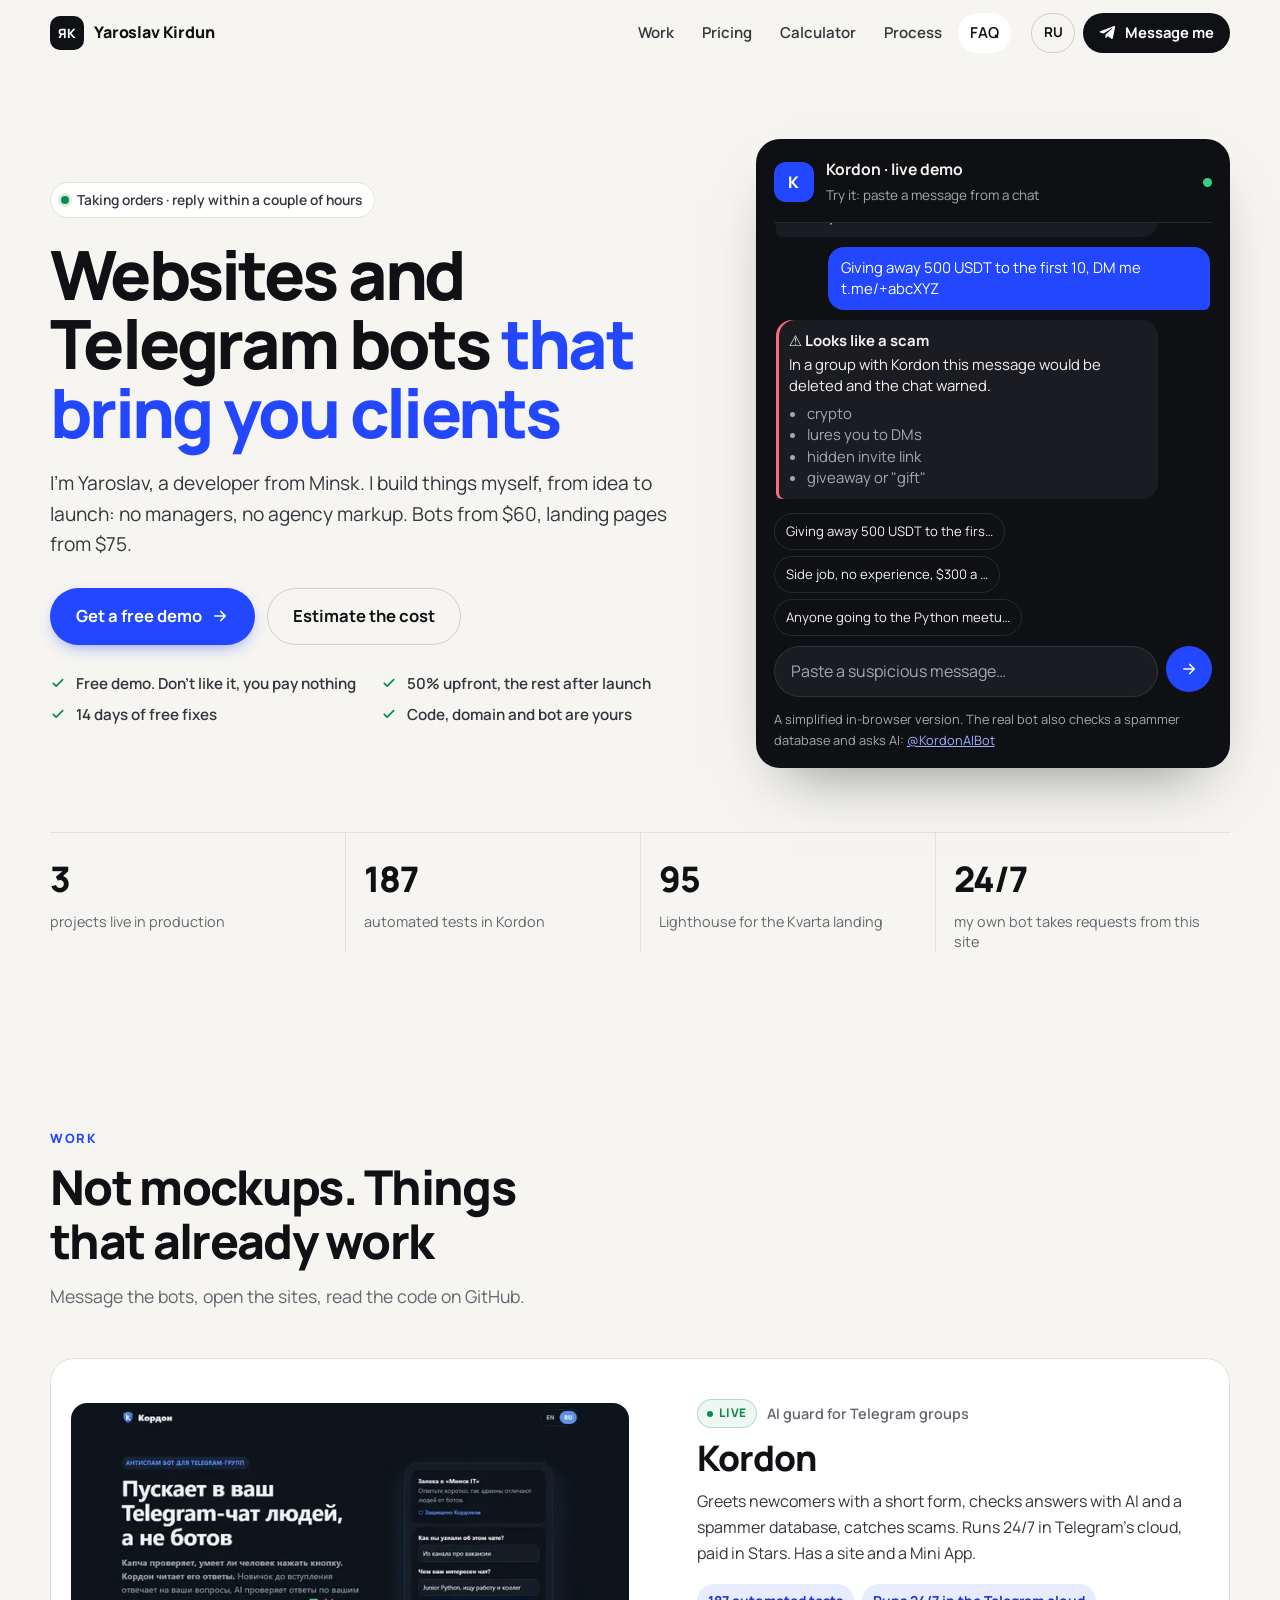
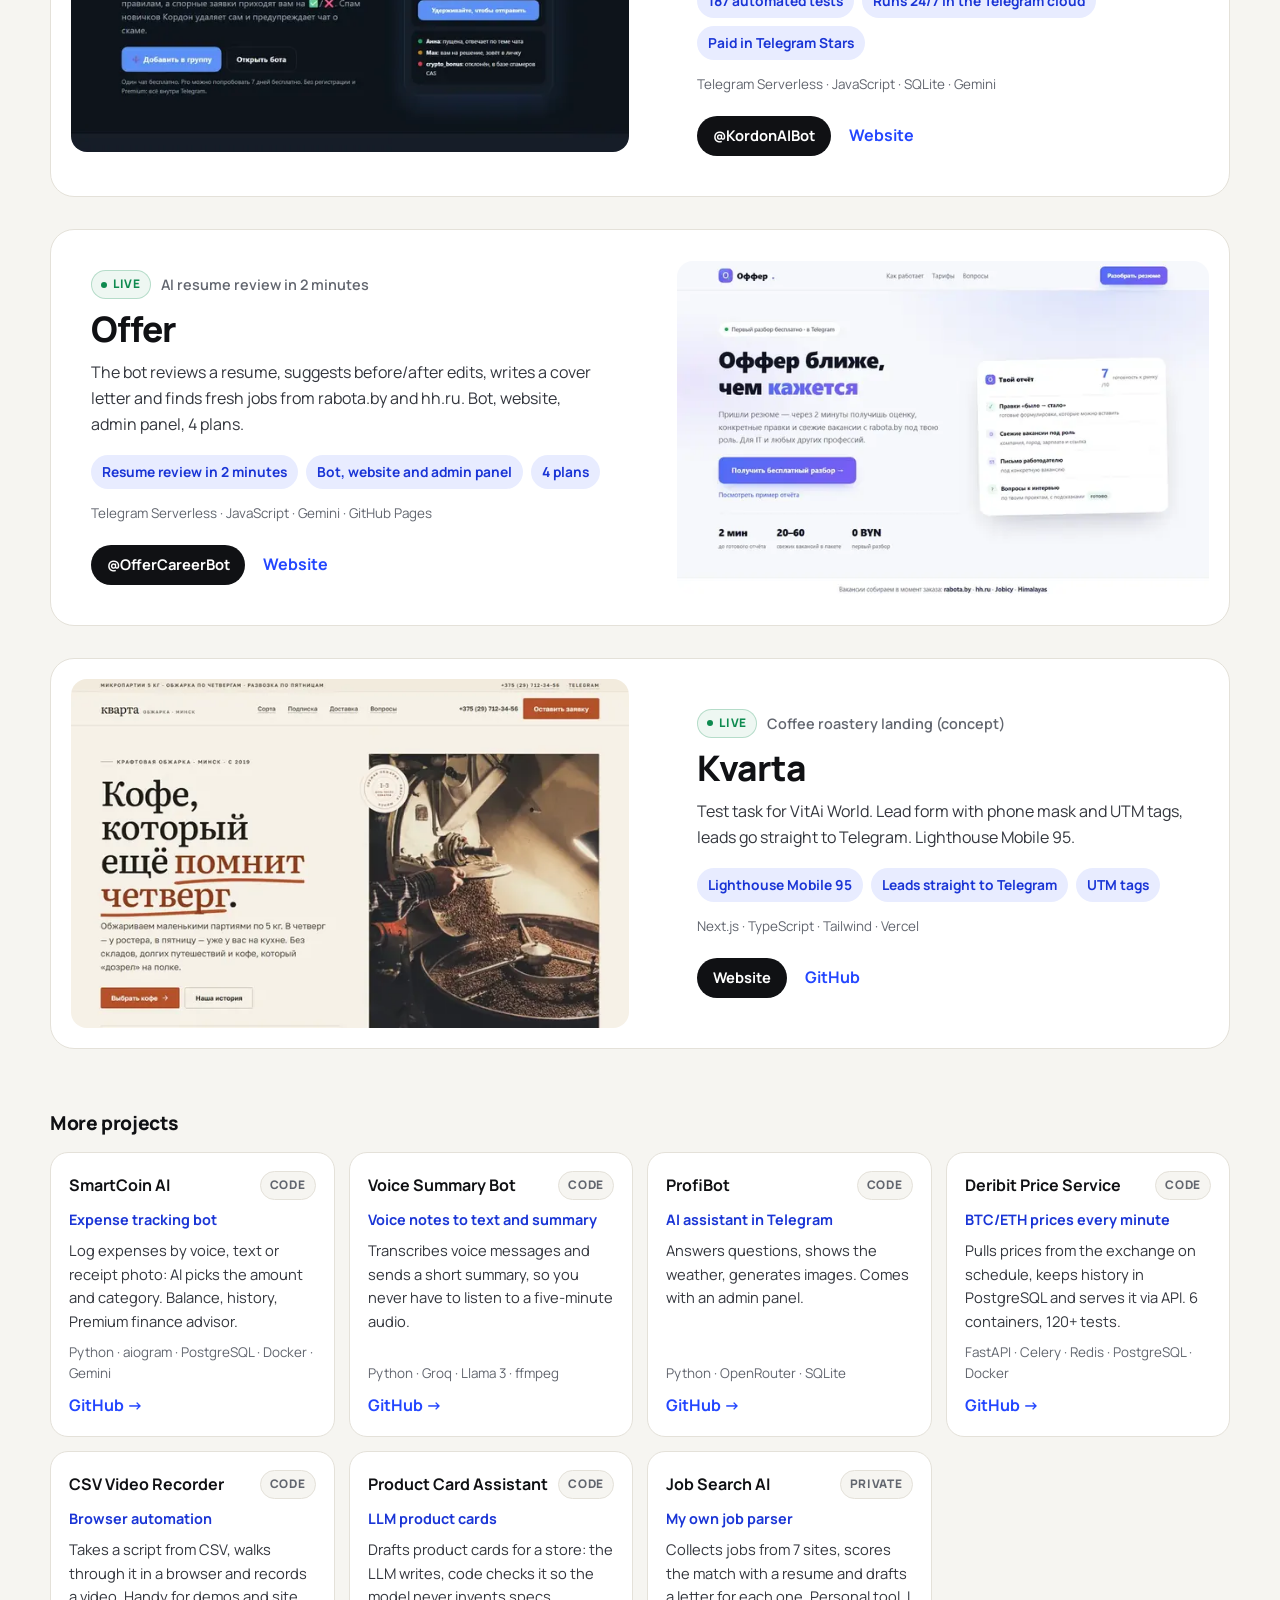
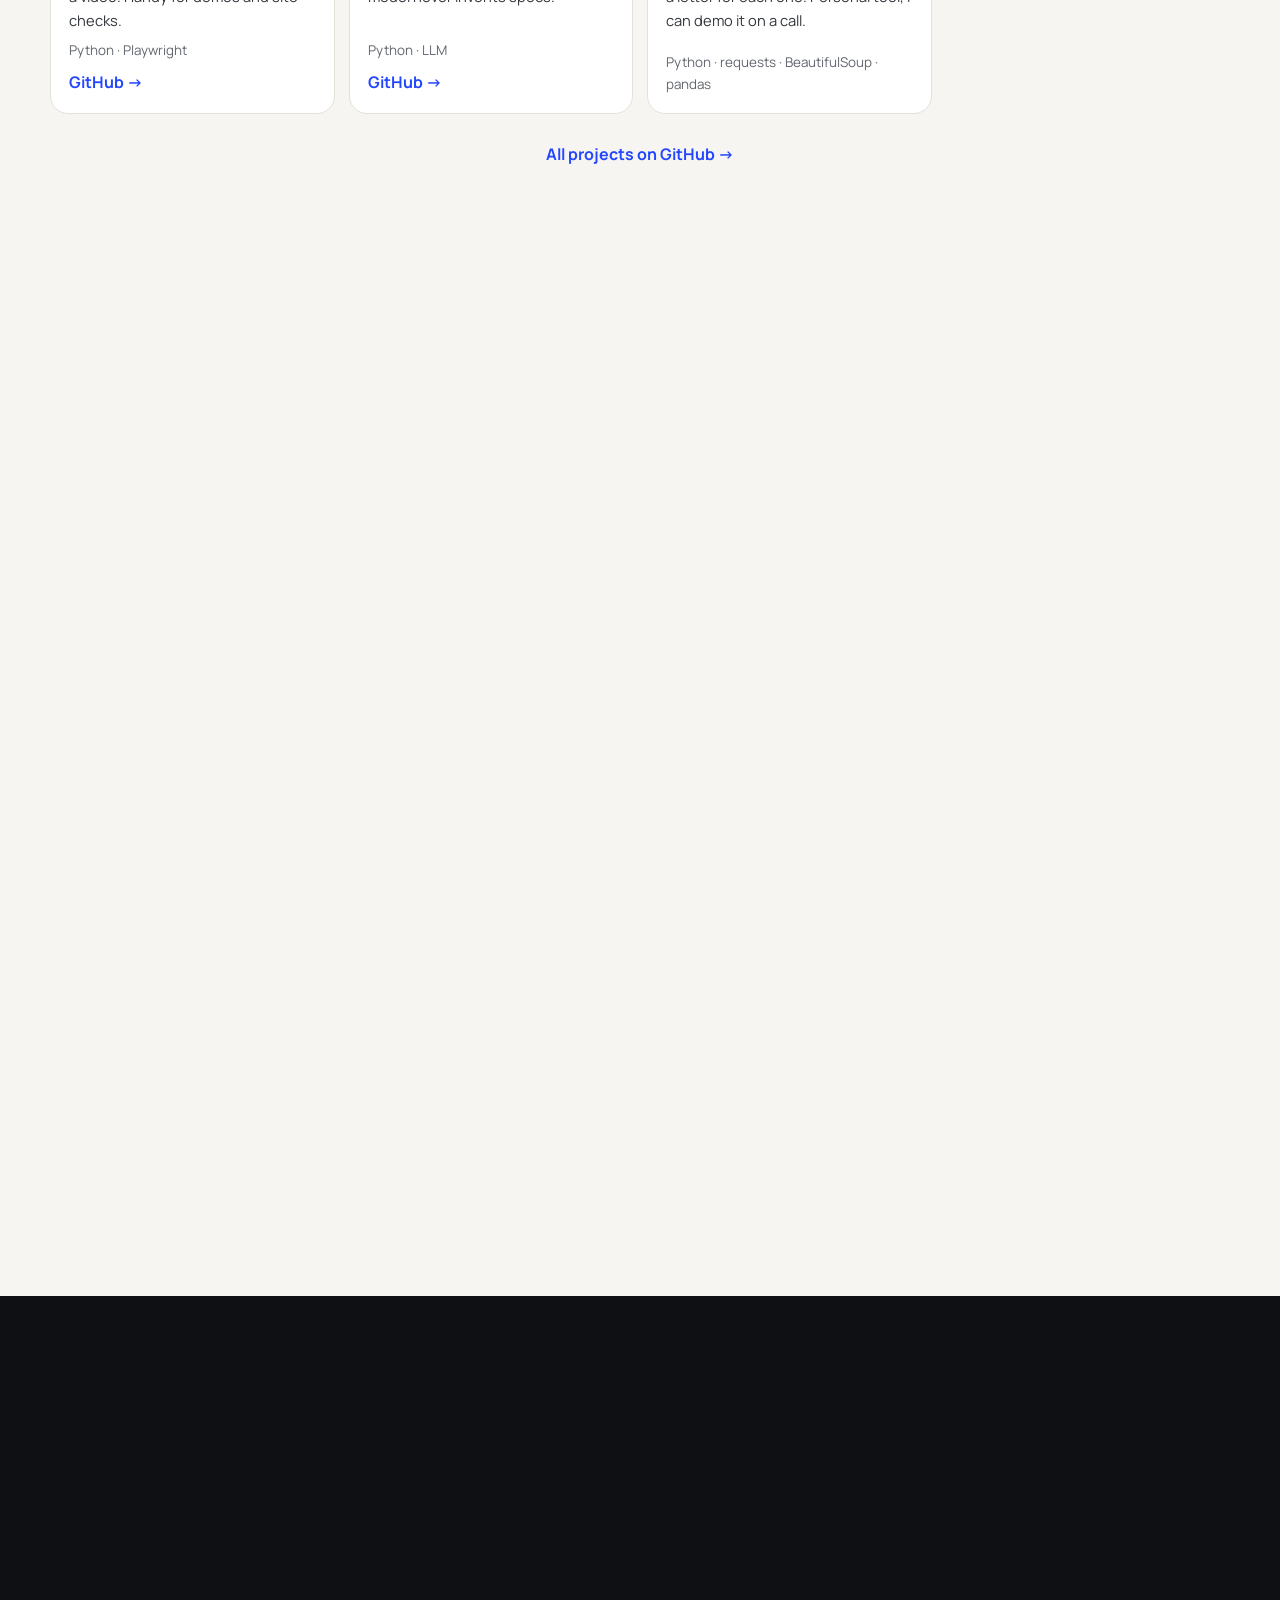
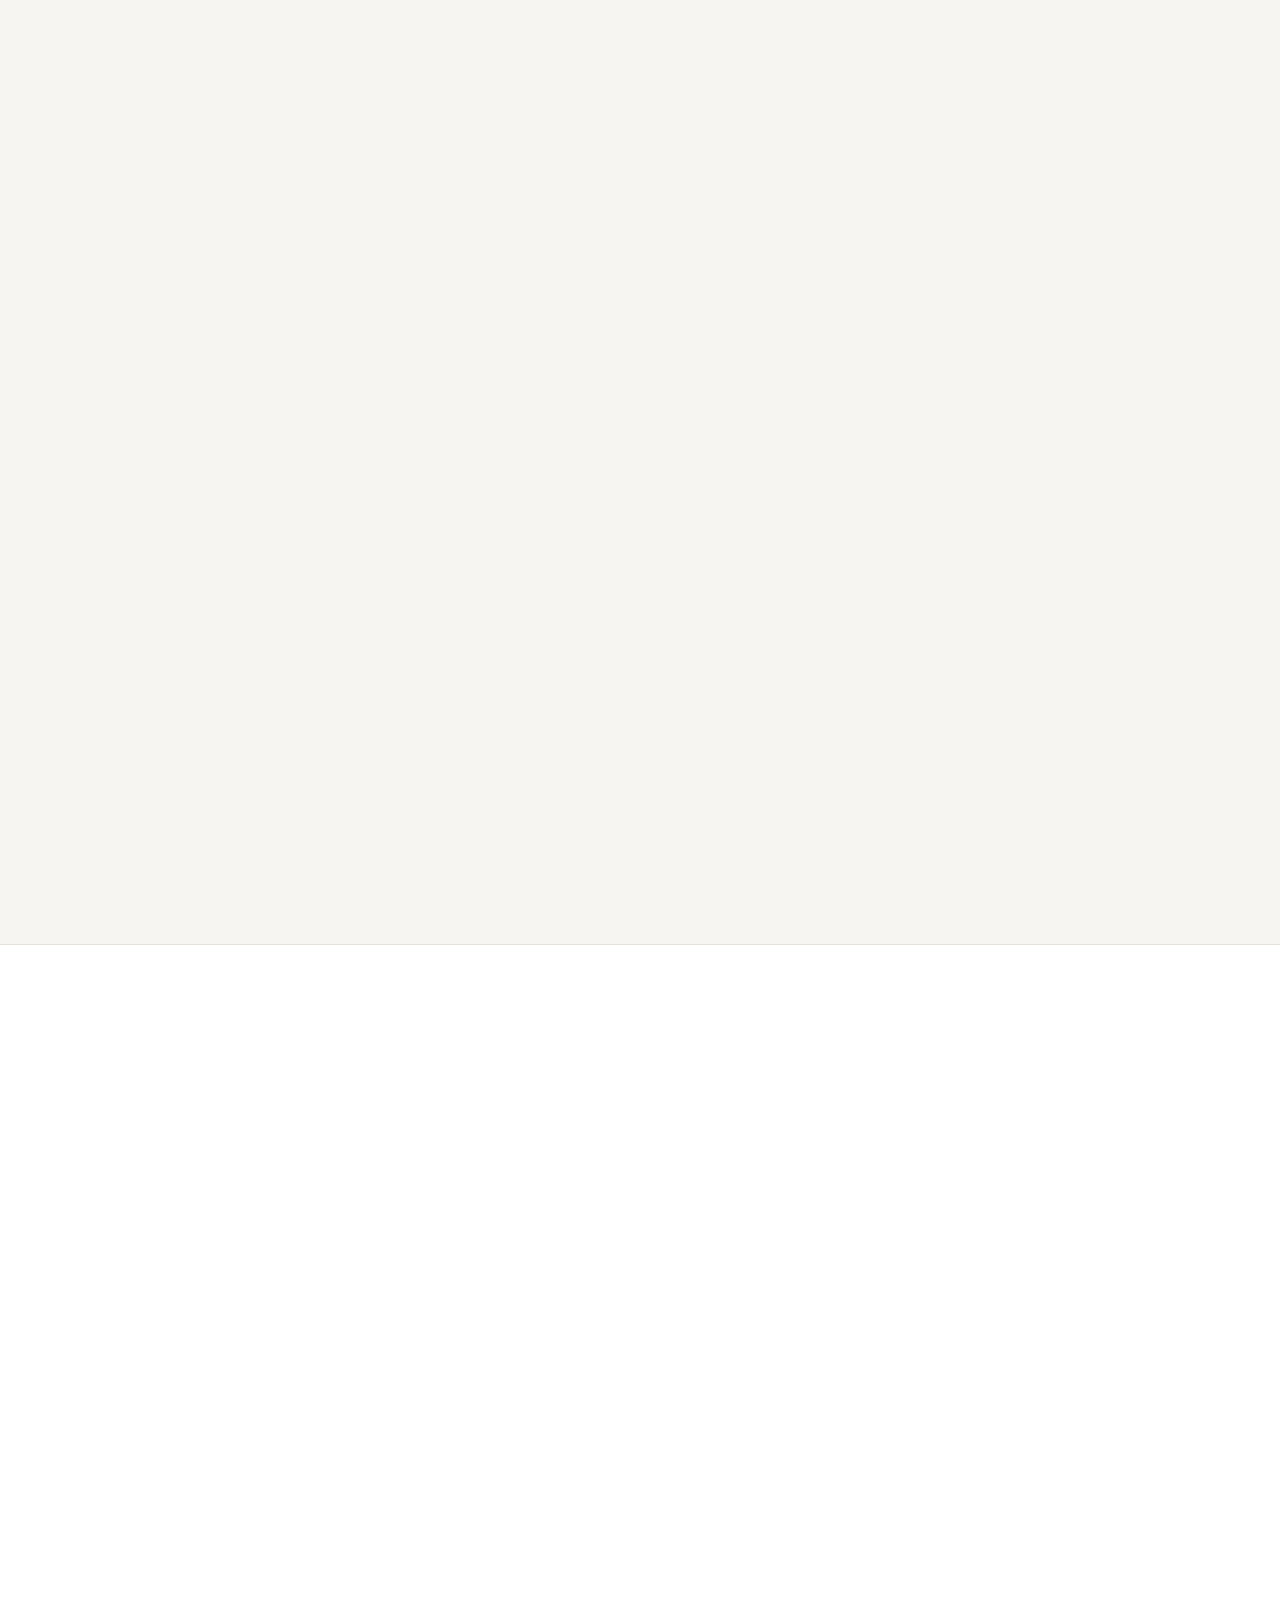
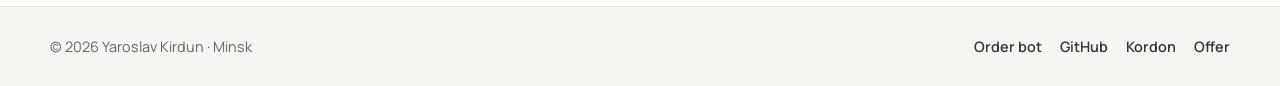
==== en/index.html @ 4cb47d16 "Платформа 2.0: пакеты с ценами, бесплатное демо, заказ через @KirdunSupportBot, статичные RU и EN ст" ====
<!doctype html>
<!-- Собрано tools/build.mjs из assets/js/data.js и config.js. Правки вносить там и пересобирать: node tools/build.mjs -->
<html lang="en">
<head>
<meta charset="utf-8">
<meta name="viewport" content="width=device-width, initial-scale=1">
<title>Websites &amp; Telegram Bots for Hire · Yaroslav Kirdun, Minsk</title>
<meta name="description" content="Freelance developer in Minsk, Belarus: Telegram bots from $60, websites from $75, web scrapers from $35. Free demo before you pay, clear packages, instant estimate, order on Telegram.">
<link rel="canonical" href="https://yarik002.github.io/en/">
<link rel="alternate" hreflang="ru" href="https://yarik002.github.io/">
<link rel="alternate" hreflang="en" href="https://yarik002.github.io/en/">
<link rel="alternate" hreflang="x-default" href="https://yarik002.github.io/">
<meta name="theme-color" content="#f6f5f1">
<meta property="og:type" content="website">
<meta property="og:site_name" content="Yaroslav Kirdun">
<meta property="og:locale" content="en_US">
<meta property="og:title" content="Websites &amp; Telegram bots for hire · Yaroslav Kirdun">
<meta property="og:description" content="A free demo before you pay, packages with clear prices, and ordering on Telegram in one tap.">
<meta property="og:image" content="https://yarik002.github.io/assets/img/og.png">
<meta property="og:image:width" content="1200"><meta property="og:image:height" content="630">
<meta property="og:url" content="https://yarik002.github.io/en/">
<meta name="twitter:card" content="summary_large_image">
<meta name="twitter:title" content="Websites &amp; Telegram bots for hire · Yaroslav Kirdun">
<meta name="twitter:description" content="A free demo before you pay, packages with clear prices, and ordering on Telegram in one tap.">
<meta name="twitter:image" content="https://yarik002.github.io/assets/img/og.png">
<link rel="icon" href="/assets/img/favicon.svg" type="image/svg+xml">
<link rel="preconnect" href="https://fonts.googleapis.com">
<link rel="preconnect" href="https://fonts.gstatic.com" crossorigin>
<link rel="preload" as="style" href="https://fonts.googleapis.com/css2?family=Manrope:wght@400..800&amp;display=optional" onload="this.onload=null;this.rel='stylesheet'">
<noscript><link rel="stylesheet" href="https://fonts.googleapis.com/css2?family=Manrope:wght@400..800&amp;display=optional"></noscript>
<link rel="stylesheet" href="/assets/css/style.css">
<script type="application/ld+json">{"@context":"https://schema.org","@graph":[{"@type":"Person","@id":"https://yarik002.github.io/#person","name":"Yaroslav Kirdun","jobTitle":"Web and Telegram bot developer","address":{"@type":"PostalAddress","addressLocality":"Minsk","addressCountry":"BY"},"url":"https://yarik002.github.io/","sameAs":["https://github.com/Yarik002","https://t.me/KirdunSupportBot"]},{"@type":"ProfessionalService","@id":"https://yarik002.github.io/#service","name":"Websites & Telegram bots for hire · Yaroslav Kirdun","url":"https://yarik002.github.io/en/","image":"https://yarik002.github.io/assets/img/og.png","description":"A free demo before you pay, packages with clear prices, and ordering on Telegram in one tap.","founder":{"@id":"https://yarik002.github.io/#person"},"areaServed":["BY","RU","KZ"],"address":{"@type":"PostalAddress","addressLocality":"Minsk","addressCountry":"BY"},"priceRange":"40+ BYN","hasOfferCatalog":{"@type":"OfferCatalog","name":"Packages with clear prices","itemListElement":[{"@type":"Offer","itemOffered":{"@type":"Service","name":"Websites, turnkey","description":"A landing page or business site that sells, not just sits there."},"priceSpecification":{"@type":"PriceSpecification","minPrice":250,"priceCurrency":"BYN"}},{"@type":"Offer","itemOffered":{"@type":"Service","name":"Telegram bots","description":"A bot that takes orders, answers clients and collects payments while you sleep."},"priceSpecification":{"@type":"PriceSpecification","minPrice":200,"priceCurrency":"BYN"}},{"@type":"Offer","itemOffered":{"@type":"Service","name":"Scrapers & automation","description":"I collect data from websites and remove manual routine: sheets, reports, alerts."},"priceSpecification":{"@type":"PriceSpecification","minPrice":120,"priceCurrency":"BYN"}},{"@type":"Offer","itemOffered":{"@type":"Service","name":"Video editing & ads","description":"Short videos for Reels, Shorts and TikTok that people watch till the end."},"priceSpecification":{"@type":"PriceSpecification","minPrice":40,"priceCurrency":"BYN"}},{"@type":"Offer","itemOffered":{"@type":"Service","name":"AI photos & visuals","description":"Images for social media, product cards and ads without a photo studio."},"priceSpecification":{"@type":"PriceSpecification","minPrice":50,"priceCurrency":"BYN"}}]}},{"@type":"FAQPage","mainEntity":[{"@type":"Question","name":"Why are you cheaper than agencies?","acceptedAnswer":{"@type":"Answer","text":"I work solo, without managers or an office. You pay for the work, not overhead. In return I ask for an honest review."}},{"@type":"Question","name":"What if I don't like the result?","acceptedAnswer":{"@type":"Answer","text":"That's why there is a free demo first. If it doesn't click, we part ways with no payment. After that, edits are included."}},{"@type":"Question","name":"Will I own the code and accounts?","acceptedAnswer":{"@type":"Answer","text":"Yes. Domain, hosting, bot and code are registered to you; I hand everything over after payment."}},{"@type":"Question","name":"Do you work with other countries?","acceptedAnswer":{"@type":"Answer","text":"Yes: Belarus, Russia, Kazakhstan and beyond. We talk on Telegram and agree on a payment method."}},{"@type":"Question","name":"Where do I track my order and pay?","acceptedAnswer":{"@type":"Answer","text":"Everything is in my bot @KirdunSupportBot: a numbered request, its status, questions and the invoice. Pay with Telegram Stars or by bank transfer; I send details after we agree."}},{"@type":"Question","name":"How fast do you reply?","acceptedAnswer":{"@type":"Answer","text":"Usually within a couple of hours in the daytime (Minsk, UTC+3). At night the bot takes your request and shows an estimate right away, and I reply in the morning."}},{"@type":"Question","name":"What do you need from me to start?","acceptedAnswer":{"@type":"Answer","text":"A couple of sentences about the task and examples you like. I'll ask the rest."}}]}]}</script>
</head>
<body>
<a class="skip" href="#main">Skip to content</a>
<header class="top">
  <div class="wrap top-in">
    <a class="logo" href="/en/"><span class="logo-mark" aria-hidden="true">ЯК</span><span class="logo-name">Yaroslav Kirdun</span></a>
    <nav class="nav" id="nav" aria-label="Sections">
      <a href="#work">Work</a>
      <a href="#prices">Pricing</a>
      <a href="#calc">Calculator</a>
      <a href="#process">Process</a>
      <a href="#faq">FAQ</a>
    </nav>
    <div class="top-actions">
      <a class="lang" href="/" hreflang="ru" lang="ru">RU</a>
      <a class="btn btn-sm btn-dark" href="https://t.me/KirdunSupportBot?start=site_en" target="_blank" rel="noopener" aria-label="Message me on Telegram"><svg width="18" height="18" viewBox="0 0 24 24" aria-hidden="true"><path fill="currentColor" d="M21.5 4.2 18.4 19c-.2 1-.9 1.3-1.8.8l-4.8-3.6-2.3 2.2c-.3.3-.5.5-1 .5l.3-4.9 8.9-8c.4-.3-.1-.5-.6-.2L6.2 12.7l-4.7-1.5c-1-.3-1-1 .2-1.5L20.1 2.6c.9-.3 1.6.2 1.4 1.6z"/></svg><span>Message me</span></a>
      <button class="burger" type="button" aria-expanded="false" aria-controls="nav" aria-label="Menu"><span></span><span></span></button>
    </div>
  </div>
</header>
<main id="main">
<section class="hero" id="top">
  <div class="wrap hero-in">
    <div class="hero-copy">
      <p class="pill"><span class="dot" aria-hidden="true"></span>Taking orders · reply within a couple of hours</p>
      <h1>Websites and Telegram bots <span class="hl">that bring you clients</span></h1>
      <p class="lead">I&#39;m Yaroslav, a developer from Minsk. I build things myself, from idea to launch: no managers, no agency markup. Bots from $60, landing pages from $75.</p>
      <div class="cta-row">
        <a class="btn btn-accent btn-lg" href="https://t.me/KirdunSupportBot?start=demo_en" target="_blank" rel="noopener" data-goal="demo"><span>Get a free demo</span><svg width="18" height="18" viewBox="0 0 24 24" aria-hidden="true"><path d="M5 12h14M13 6l6 6-6 6" fill="none" stroke="currentColor" stroke-width="2.2" stroke-linecap="round" stroke-linejoin="round"/></svg></a>
        <a class="btn btn-ghost btn-lg" href="#calc">Estimate the cost</a>
      </div>
      <ul class="guarantees">
        <li><svg width="16" height="16" viewBox="0 0 24 24" aria-hidden="true"><path d="m5 12.5 4.2 4.2L19 7" fill="none" stroke="currentColor" stroke-width="2.6" stroke-linecap="round" stroke-linejoin="round"/></svg><span>Free demo. Don&#39;t like it, you pay nothing</span></li>
        <li><svg width="16" height="16" viewBox="0 0 24 24" aria-hidden="true"><path d="m5 12.5 4.2 4.2L19 7" fill="none" stroke="currentColor" stroke-width="2.6" stroke-linecap="round" stroke-linejoin="round"/></svg><span>50% upfront, the rest after launch</span></li>
        <li><svg width="16" height="16" viewBox="0 0 24 24" aria-hidden="true"><path d="m5 12.5 4.2 4.2L19 7" fill="none" stroke="currentColor" stroke-width="2.6" stroke-linecap="round" stroke-linejoin="round"/></svg><span>14 days of free fixes</span></li>
        <li><svg width="16" height="16" viewBox="0 0 24 24" aria-hidden="true"><path d="m5 12.5 4.2 4.2L19 7" fill="none" stroke="currentColor" stroke-width="2.6" stroke-linecap="round" stroke-linejoin="round"/></svg><span>Code, domain and bot are yours</span></li>
      </ul>
    </div>
    <div class="demo" id="demo">
      <div class="demo-head">
        <span class="demo-ava" aria-hidden="true">K</span>
        <div><b>Kordon · live demo</b><small>Try it: paste a message from a chat</small></div>
        <span class="live-dot" aria-hidden="true"></span>
      </div>
      <div class="demo-chat" id="demoChat" aria-live="polite"></div>
      <div class="demo-chips" id="demoChips"></div>
      <form class="demo-input" id="demoForm">
        <label class="vh" for="demoMsg">Message to check</label>
        <input id="demoMsg" name="msg" autocomplete="off" maxlength="300" placeholder="Paste a suspicious message…">
        <button type="submit" aria-label="Check"><svg width="18" height="18" viewBox="0 0 24 24" aria-hidden="true"><path d="M5 12h14M13 6l6 6-6 6" fill="none" stroke="currentColor" stroke-width="2.2" stroke-linecap="round" stroke-linejoin="round"/></svg></button>
      </form>
      <p class="demo-note">A simplified in-browser version. The real bot also checks a spammer database and asks AI: <a href="https://t.me/KordonAIBot" target="_blank" rel="noopener">@KordonAIBot</a></p>
    </div>
  </div>
  <div class="wrap">
    <dl class="proof">
      <div><dt>3</dt><dd>projects live in production</dd></div>
      <div><dt>187</dt><dd>automated tests in Kordon</dd></div>
      <div><dt>95</dt><dd>Lighthouse for the Kvarta landing</dd></div>
      <div><dt>24/7</dt><dd>my own bot takes requests from this site</dd></div>
    </dl>
  </div>
</section>
<section class="sec" id="work">
  <div class="wrap">
    <div class="sec-head">
      <p class="eyebrow">Work</p>
      <h2>Not mockups. Things that already work</h2>
      <p class="sec-lead">Message the bots, open the sites, read the code on GitHub.</p>
    </div>
    <div class="cases">
      <article class="case reveal">
        <div class="case-img"><img src="/assets/img/kordon.webp" srcset="/assets/img/kordon-640.webp 640w, /assets/img/kordon.webp 960w" sizes="(max-width: 960px) 92vw, 560px" alt="Kordon: AI guard for Telegram groups" loading="lazy" decoding="async" width="960" height="600"></div>
        <div class="case-body">
          <p class="case-tag"><span class="badge live">live</span>AI guard for Telegram groups</p>
          <h3>Kordon</h3>
          <p>Greets newcomers with a short form, checks answers with AI and a spammer database, catches scams. Runs 24/7 in Telegram&#39;s cloud, paid in Stars. Has a site and a Mini App.</p>
          <ul class="facts"><li>187 automated tests</li><li>Runs 24/7 in the Telegram cloud</li><li>Paid in Telegram Stars</li></ul>
          <p class="stack">Telegram Serverless · JavaScript · SQLite · Gemini</p>
          <div class="case-links"><a class="btn btn-sm btn-dark" href="https://t.me/KordonAIBot" target="_blank" rel="noopener">@KordonAIBot</a><a class="link" href="https://yarik002.github.io/kordon-site/" target="_blank" rel="noopener">Website</a></div>
        </div>
      </article>
      <article class="case reveal">
        <div class="case-img"><img src="/assets/img/offer.webp" srcset="/assets/img/offer-640.webp 640w, /assets/img/offer.webp 960w" sizes="(max-width: 960px) 92vw, 560px" alt="Offer: AI resume review in 2 minutes" loading="lazy" decoding="async" width="960" height="600"></div>
        <div class="case-body">
          <p class="case-tag"><span class="badge live">live</span>AI resume review in 2 minutes</p>
          <h3>Offer</h3>
          <p>The bot reviews a resume, suggests before/after edits, writes a cover letter and finds fresh jobs from rabota.by and hh.ru. Bot, website, admin panel, 4 plans.</p>
          <ul class="facts"><li>Resume review in 2 minutes</li><li>Bot, website and admin panel</li><li>4 plans</li></ul>
          <p class="stack">Telegram Serverless · JavaScript · Gemini · GitHub Pages</p>
          <div class="case-links"><a class="btn btn-sm btn-dark" href="https://t.me/OfferCareerBot" target="_blank" rel="noopener">@OfferCareerBot</a><a class="link" href="https://yarik002.github.io/offer-site/" target="_blank" rel="noopener">Website</a></div>
        </div>
      </article>
      <article class="case reveal">
        <div class="case-img"><img src="/assets/img/kvarta.webp" srcset="/assets/img/kvarta-640.webp 640w, /assets/img/kvarta.webp 960w" sizes="(max-width: 960px) 92vw, 560px" alt="Kvarta: Coffee roastery landing (concept)" loading="lazy" decoding="async" width="960" height="600"></div>
        <div class="case-body">
          <p class="case-tag"><span class="badge live">live</span>Coffee roastery landing (concept)</p>
          <h3>Kvarta</h3>
          <p>Test task for VitAi World. Lead form with phone mask and UTM tags, leads go straight to Telegram. Lighthouse Mobile 95.</p>
          <ul class="facts"><li>Lighthouse Mobile 95</li><li>Leads straight to Telegram</li><li>UTM tags</li></ul>
          <p class="stack">Next.js · TypeScript · Tailwind · Vercel</p>
          <div class="case-links"><a class="btn btn-sm btn-dark" href="https://kvarta-landing-psi.vercel.app" target="_blank" rel="noopener">Website</a><a class="link" href="https://github.com/Yarik002/kvarta-landing" target="_blank" rel="noopener">GitHub</a></div>
        </div>
      </article>
    </div>
    <h3 class="more-h">More projects</h3>
    <div class="more">
      <article class="mini reveal">
        <p class="mini-top"><b>SmartCoin AI</b><span class="badge code">code</span></p>
        <p class="mini-tag">Expense tracking bot</p>
        <p class="mini-text">Log expenses by voice, text or receipt photo: AI picks the amount and category. Balance, history, Premium finance advisor.</p>
        <p class="stack">Python · aiogram · PostgreSQL · Docker · Gemini</p>
        <a class="link" href="https://github.com/Yarik002/ai-expense-tracker" target="_blank" rel="noopener">GitHub →</a>
      </article>
      <article class="mini reveal">
        <p class="mini-top"><b>Voice Summary Bot</b><span class="badge code">code</span></p>
        <p class="mini-tag">Voice notes to text and summary</p>
        <p class="mini-text">Transcribes voice messages and sends a short summary, so you never have to listen to a five-minute audio.</p>
        <p class="stack">Python · Groq · Llama 3 · ffmpeg</p>
        <a class="link" href="https://github.com/Yarik002/Voice-Summary-Bot" target="_blank" rel="noopener">GitHub →</a>
      </article>
      <article class="mini reveal">
        <p class="mini-top"><b>ProfiBot</b><span class="badge code">code</span></p>
        <p class="mini-tag">AI assistant in Telegram</p>
        <p class="mini-text">Answers questions, shows the weather, generates images. Comes with an admin panel.</p>
        <p class="stack">Python · OpenRouter · SQLite</p>
        <a class="link" href="https://github.com/Yarik002/ProfiBot" target="_blank" rel="noopener">GitHub →</a>
      </article>
      <article class="mini reveal">
        <p class="mini-top"><b>Deribit Price Service</b><span class="badge code">code</span></p>
        <p class="mini-tag">BTC/ETH prices every minute</p>
        <p class="mini-text">Pulls prices from the exchange on schedule, keeps history in PostgreSQL and serves it via API. 6 containers, 120+ tests.</p>
        <p class="stack">FastAPI · Celery · Redis · PostgreSQL · Docker</p>
        <a class="link" href="https://github.com/Yarik002/deribit-price-service" target="_blank" rel="noopener">GitHub →</a>
      </article>
      <article class="mini reveal">
        <p class="mini-top"><b>CSV Video Recorder</b><span class="badge code">code</span></p>
        <p class="mini-tag">Browser automation</p>
        <p class="mini-text">Takes a script from CSV, walks through it in a browser and records a video. Handy for demos and site checks.</p>
        <p class="stack">Python · Playwright</p>
        <a class="link" href="https://github.com/Yarik002/csv-video-recorder" target="_blank" rel="noopener">GitHub →</a>
      </article>
      <article class="mini reveal">
        <p class="mini-top"><b>Product Card Assistant</b><span class="badge code">code</span></p>
        <p class="mini-tag">LLM product cards</p>
        <p class="mini-text">Drafts product cards for a store: the LLM writes, code checks it so the model never invents specs.</p>
        <p class="stack">Python · LLM</p>
        <a class="link" href="https://github.com/Yarik002/product-card-assistant" target="_blank" rel="noopener">GitHub →</a>
      </article>
      <article class="mini reveal">
        <p class="mini-top"><b>Job Search AI</b><span class="badge private">private</span></p>
        <p class="mini-tag">My own job parser</p>
        <p class="mini-text">Collects jobs from 7 sites, scores the match with a resume and drafts a letter for each one. Personal tool, I can demo it on a call.</p>
        <p class="stack">Python · requests · BeautifulSoup · pandas</p>
        
      </article>
    </div>
    <p class="center"><a class="link" href="https://github.com/Yarik002" target="_blank" rel="noopener">All projects on GitHub →</a></p>
  </div>
</section>
<section class="sec" id="prices">
  <div class="wrap">
    <div class="sec-head">
      <p class="eyebrow">Pricing</p>
      <h2>Packages with clear prices</h2>
      <p class="sec-lead">Starting prices and timelines use the same formula as the calculator. I&#39;ll name the exact price after a couple of questions. First clients get 20% off for an honest review.</p>
    </div>
    <div class="price-bar">
      <div class="tabs" role="tablist" aria-label="Services">
        <button type="button" role="tab" id="tab-bot" aria-controls="panel-bot" aria-selected="true">Bots</button>
        <button type="button" role="tab" id="tab-site" aria-controls="panel-site" aria-selected="false" tabindex="-1">Websites</button>
        <button type="button" role="tab" id="tab-parser" aria-controls="panel-parser" aria-selected="false" tabindex="-1">Scrapers</button>
        <button type="button" role="tab" id="tab-video" aria-controls="panel-video" aria-selected="false" tabindex="-1">Video</button>
        <button type="button" role="tab" id="tab-visual" aria-controls="panel-visual" aria-selected="false" tabindex="-1">AI visuals</button>
      </div>
      <div class="cur" role="group" aria-label="Currency">
        <button type="button" data-cur="BYN" aria-pressed="false">BYN</button><button type="button" data-cur="RUB" aria-pressed="false">₽</button><button type="button" data-cur="USD" aria-pressed="true">$</button>
      </div>
    </div>
    <div class="panel" role="tabpanel" id="panel-bot" aria-labelledby="tab-bot" tabindex="0">
      <h3 class="vh">Bots</h3>
      <div class="packs">
        <article class="pack">
          
          <h4>Lead bot</h4>
          <p class="pack-for">Takes requests and answers common questions</p>
          <p class="pack-price"><small>from</small> <span class="m" data-byn="200">$60</span></p>
          <p class="pack-days">3–5 days</p>
          <ul class="inc"><li><svg width="16" height="16" viewBox="0 0 24 24" aria-hidden="true"><path d="m5 12.5 4.2 4.2L19 7" fill="none" stroke="currentColor" stroke-width="2.6" stroke-linecap="round" stroke-linejoin="round"/></svg><span>Menu and answers to common questions</span></li><li><svg width="16" height="16" viewBox="0 0 24 24" aria-hidden="true"><path d="m5 12.5 4.2 4.2L19 7" fill="none" stroke="currentColor" stroke-width="2.6" stroke-linecap="round" stroke-linejoin="round"/></svg><span>Requests with an instant Telegram alert</span></li><li><svg width="16" height="16" viewBox="0 0 24 24" aria-hidden="true"><path d="m5 12.5 4.2 4.2L19 7" fill="none" stroke="currentColor" stroke-width="2.6" stroke-linecap="round" stroke-linejoin="round"/></svg><span>24/7 hosting, no server needed</span></li></ul>
          <p class="exc"><b>Not included:</b> Payments, AI replies, broadcasts</p>
          <a class="btn btn-ghost btn-block" href="https://t.me/KirdunSupportBot?start=o_bot_0__e" target="_blank" rel="noopener" data-goal="pack">Order</a>
        </article>
        <article class="pack best">
          <p class="pack-badge">Recommended</p>
          <h4>Sales bot</h4>
          <p class="pack-for">Sells and takes payments right in Telegram</p>
          <p class="pack-price"><small>from</small> <span class="m" data-byn="450">$135</span></p>
          <p class="pack-days">6–10 days</p>
          <ul class="inc"><li><svg width="16" height="16" viewBox="0 0 24 24" aria-hidden="true"><path d="m5 12.5 4.2 4.2L19 7" fill="none" stroke="currentColor" stroke-width="2.6" stroke-linecap="round" stroke-linejoin="round"/></svg><span>Everything in the Lead bot</span></li><li><svg width="16" height="16" viewBox="0 0 24 24" aria-hidden="true"><path d="m5 12.5 4.2 4.2L19 7" fill="none" stroke="currentColor" stroke-width="2.6" stroke-linecap="round" stroke-linejoin="round"/></svg><span>Telegram Stars payments</span></li><li><svg width="16" height="16" viewBox="0 0 24 24" aria-hidden="true"><path d="m5 12.5 4.2 4.2L19 7" fill="none" stroke="currentColor" stroke-width="2.6" stroke-linecap="round" stroke-linejoin="round"/></svg><span>Requests to Google Sheets or a CRM</span></li></ul>
          <p class="exc"><b>Not included:</b> AI replies, admin panel, Mini App</p>
          <a class="btn btn-accent btn-block" href="https://t.me/KirdunSupportBot?start=o_bot_0_pay-crm_e" target="_blank" rel="noopener" data-goal="pack">Order</a>
        </article>
        <article class="pack">
          
          <h4>AI bot with admin</h4>
          <p class="pack-for">Answers clients by itself; broadcasts and stats are yours</p>
          <p class="pack-price"><small>from</small> <span class="m" data-byn="650">$195</span></p>
          <p class="pack-days">9–14 days</p>
          <ul class="inc"><li><svg width="16" height="16" viewBox="0 0 24 24" aria-hidden="true"><path d="m5 12.5 4.2 4.2L19 7" fill="none" stroke="currentColor" stroke-width="2.6" stroke-linecap="round" stroke-linejoin="round"/></svg><span>Everything in the Lead bot</span></li><li><svg width="16" height="16" viewBox="0 0 24 24" aria-hidden="true"><path d="m5 12.5 4.2 4.2L19 7" fill="none" stroke="currentColor" stroke-width="2.6" stroke-linecap="round" stroke-linejoin="round"/></svg><span>Telegram Stars payments</span></li><li><svg width="16" height="16" viewBox="0 0 24 24" aria-hidden="true"><path d="m5 12.5 4.2 4.2L19 7" fill="none" stroke="currentColor" stroke-width="2.6" stroke-linecap="round" stroke-linejoin="round"/></svg><span>AI replies to clients</span></li><li><svg width="16" height="16" viewBox="0 0 24 24" aria-hidden="true"><path d="m5 12.5 4.2 4.2L19 7" fill="none" stroke="currentColor" stroke-width="2.6" stroke-linecap="round" stroke-linejoin="round"/></svg><span>Admin panel and broadcasts</span></li></ul>
          <p class="exc"><b>Not included:</b> Mini App inside Telegram</p>
          <a class="btn btn-ghost btn-block" href="https://t.me/KirdunSupportBot?start=o_bot_0_pay-ai-admin_e" target="_blank" rel="noopener" data-goal="pack">Order</a>
        </article>
      </div>
    </div>
    <div class="panel" role="tabpanel" id="panel-site" aria-labelledby="tab-site" tabindex="0">
      <h3 class="vh">Websites</h3>
      <div class="packs">
        <article class="pack">
          
          <h4>One-page site</h4>
          <p class="pack-for">One clear page about you and your services</p>
          <p class="pack-price"><small>from</small> <span class="m" data-byn="250">$75</span></p>
          <p class="pack-days">3–6 days</p>
          <ul class="inc"><li><svg width="16" height="16" viewBox="0 0 24 24" aria-hidden="true"><path d="m5 12.5 4.2 4.2L19 7" fill="none" stroke="currentColor" stroke-width="2.6" stroke-linecap="round" stroke-linejoin="round"/></svg><span>1 page: structure and copy</span></li><li><svg width="16" height="16" viewBox="0 0 24 24" aria-hidden="true"><path d="m5 12.5 4.2 4.2L19 7" fill="none" stroke="currentColor" stroke-width="2.6" stroke-linecap="round" stroke-linejoin="round"/></svg><span>Works great on phones</span></li><li><svg width="16" height="16" viewBox="0 0 24 24" aria-hidden="true"><path d="m5 12.5 4.2 4.2L19 7" fill="none" stroke="currentColor" stroke-width="2.6" stroke-linecap="round" stroke-linejoin="round"/></svg><span>Basic SEO</span></li></ul>
          <p class="exc"><b>Not included:</b> Leads to Telegram, domain setup</p>
          <a class="btn btn-ghost btn-block" href="https://t.me/KirdunSupportBot?start=o_site_1__e" target="_blank" rel="noopener" data-goal="pack">Order</a>
        </article>
        <article class="pack best">
          <p class="pack-badge">Recommended</p>
          <h4>Landing that sells</h4>
          <p class="pack-for">A page that brings in leads</p>
          <p class="pack-price"><small>from</small> <span class="m" data-byn="480">$145</span></p>
          <p class="pack-days">6–10 days</p>
          <ul class="inc"><li><svg width="16" height="16" viewBox="0 0 24 24" aria-hidden="true"><path d="m5 12.5 4.2 4.2L19 7" fill="none" stroke="currentColor" stroke-width="2.6" stroke-linecap="round" stroke-linejoin="round"/></svg><span>Everything in the One-page site</span></li><li><svg width="16" height="16" viewBox="0 0 24 24" aria-hidden="true"><path d="m5 12.5 4.2 4.2L19 7" fill="none" stroke="currentColor" stroke-width="2.6" stroke-linecap="round" stroke-linejoin="round"/></svg><span>Animations and wow design</span></li><li><svg width="16" height="16" viewBox="0 0 24 24" aria-hidden="true"><path d="m5 12.5 4.2 4.2L19 7" fill="none" stroke="currentColor" stroke-width="2.6" stroke-linecap="round" stroke-linejoin="round"/></svg><span>Leads straight to Telegram</span></li><li><svg width="16" height="16" viewBox="0 0 24 24" aria-hidden="true"><path d="m5 12.5 4.2 4.2L19 7" fill="none" stroke="currentColor" stroke-width="2.6" stroke-linecap="round" stroke-linejoin="round"/></svg><span>Domain, hosting and SSL set up</span></li></ul>
          <p class="exc"><b>Not included:</b> Second language, admin panel</p>
          <a class="btn btn-accent btn-block" href="https://t.me/KirdunSupportBot?start=o_site_1_design-form-domain_e" target="_blank" rel="noopener" data-goal="pack">Order</a>
        </article>
        <article class="pack">
          
          <h4>Site with admin</h4>
          <p class="pack-for">Up to 5 pages; you edit copy and prices yourself</p>
          <p class="pack-price"><small>from</small> <span class="m" data-byn="920">$275</span></p>
          <p class="pack-days">12–18 days</p>
          <ul class="inc"><li><svg width="16" height="16" viewBox="0 0 24 24" aria-hidden="true"><path d="m5 12.5 4.2 4.2L19 7" fill="none" stroke="currentColor" stroke-width="2.6" stroke-linecap="round" stroke-linejoin="round"/></svg><span>Up to 5 pages</span></li><li><svg width="16" height="16" viewBox="0 0 24 24" aria-hidden="true"><path d="m5 12.5 4.2 4.2L19 7" fill="none" stroke="currentColor" stroke-width="2.6" stroke-linecap="round" stroke-linejoin="round"/></svg><span>Everything in the Landing that sells</span></li><li><svg width="16" height="16" viewBox="0 0 24 24" aria-hidden="true"><path d="m5 12.5 4.2 4.2L19 7" fill="none" stroke="currentColor" stroke-width="2.6" stroke-linecap="round" stroke-linejoin="round"/></svg><span>Admin panel for edits</span></li></ul>
          <p class="exc"><b>Not included:</b> Second language</p>
          <a class="btn btn-ghost btn-block" href="https://t.me/KirdunSupportBot?start=o_site_5_design-form-domain-cms_e" target="_blank" rel="noopener" data-goal="pack">Order</a>
        </article>
      </div>
    </div>
    <div class="panel" role="tabpanel" id="panel-parser" aria-labelledby="tab-parser" tabindex="0">
      <h3 class="vh">Scrapers</h3>
      <div class="packs">
        <article class="pack">
          
          <h4>One-off export</h4>
          <p class="pack-for">Collect data from a site once</p>
          <p class="pack-price"><small>from</small> <span class="m" data-byn="120">$35</span></p>
          <p class="pack-days">1–3 days</p>
          <ul class="inc"><li><svg width="16" height="16" viewBox="0 0 24 24" aria-hidden="true"><path d="m5 12.5 4.2 4.2L19 7" fill="none" stroke="currentColor" stroke-width="2.6" stroke-linecap="round" stroke-linejoin="round"/></svg><span>1 source site</span></li><li><svg width="16" height="16" viewBox="0 0 24 24" aria-hidden="true"><path d="m5 12.5 4.2 4.2L19 7" fill="none" stroke="currentColor" stroke-width="2.6" stroke-linecap="round" stroke-linejoin="round"/></svg><span>Export to Excel or CSV</span></li></ul>
          <p class="exc"><b>Not included:</b> Scheduled runs, protected sites</p>
          <a class="btn btn-ghost btn-block" href="https://t.me/KirdunSupportBot?start=o_parser_1__e" target="_blank" rel="noopener" data-goal="pack">Order</a>
        </article>
        <article class="pack best">
          <p class="pack-badge">Recommended</p>
          <h4>Monitoring</h4>
          <p class="pack-for">Fresh data every day, no manual work</p>
          <p class="pack-price"><small>from</small> <span class="m" data-byn="280">$85</span></p>
          <p class="pack-days">2–4 days</p>
          <ul class="inc"><li><svg width="16" height="16" viewBox="0 0 24 24" aria-hidden="true"><path d="m5 12.5 4.2 4.2L19 7" fill="none" stroke="currentColor" stroke-width="2.6" stroke-linecap="round" stroke-linejoin="round"/></svg><span>1 source site</span></li><li><svg width="16" height="16" viewBox="0 0 24 24" aria-hidden="true"><path d="m5 12.5 4.2 4.2L19 7" fill="none" stroke="currentColor" stroke-width="2.6" stroke-linecap="round" stroke-linejoin="round"/></svg><span>Scheduled runs</span></li><li><svg width="16" height="16" viewBox="0 0 24 24" aria-hidden="true"><path d="m5 12.5 4.2 4.2L19 7" fill="none" stroke="currentColor" stroke-width="2.6" stroke-linecap="round" stroke-linejoin="round"/></svg><span>Google Sheets</span></li><li><svg width="16" height="16" viewBox="0 0 24 24" aria-hidden="true"><path d="m5 12.5 4.2 4.2L19 7" fill="none" stroke="currentColor" stroke-width="2.6" stroke-linecap="round" stroke-linejoin="round"/></svg><span>Telegram alerts</span></li></ul>
          <p class="exc"><b>Not included:</b> Sites with protection or login</p>
          <a class="btn btn-accent btn-block" href="https://t.me/KirdunSupportBot?start=o_parser_1_schedule-sheets-notify_e" target="_blank" rel="noopener" data-goal="pack">Order</a>
        </article>
        <article class="pack">
          
          <h4>Competitor tracking</h4>
          <p class="pack-for">Competitor prices and products in your sheet</p>
          <p class="pack-price"><small>from</small> <span class="m" data-byn="500">$150</span></p>
          <p class="pack-days">5–8 days</p>
          <ul class="inc"><li><svg width="16" height="16" viewBox="0 0 24 24" aria-hidden="true"><path d="m5 12.5 4.2 4.2L19 7" fill="none" stroke="currentColor" stroke-width="2.6" stroke-linecap="round" stroke-linejoin="round"/></svg><span>Up to 3 sites</span></li><li><svg width="16" height="16" viewBox="0 0 24 24" aria-hidden="true"><path d="m5 12.5 4.2 4.2L19 7" fill="none" stroke="currentColor" stroke-width="2.6" stroke-linecap="round" stroke-linejoin="round"/></svg><span>Everything in Monitoring</span></li><li><svg width="16" height="16" viewBox="0 0 24 24" aria-hidden="true"><path d="m5 12.5 4.2 4.2L19 7" fill="none" stroke="currentColor" stroke-width="2.6" stroke-linecap="round" stroke-linejoin="round"/></svg><span>Sites with protection or login</span></li></ul>
          <p class="exc"><b>Not included:</b> More than 3 sites priced separately</p>
          <a class="btn btn-ghost btn-block" href="https://t.me/KirdunSupportBot?start=o_parser_3_schedule-sheets-notify-hard_e" target="_blank" rel="noopener" data-goal="pack">Order</a>
        </article>
      </div>
    </div>
    <div class="panel" role="tabpanel" id="panel-video" aria-labelledby="tab-video" tabindex="0">
      <h3 class="vh">Video</h3>
      <div class="packs">
        <article class="pack">
          
          <h4>One video</h4>
          <p class="pack-for">Editing from your footage</p>
          <p class="pack-price"><small>from</small> <span class="m" data-byn="40">$10</span></p>
          <p class="pack-days">1–2 days</p>
          <ul class="inc"><li><svg width="16" height="16" viewBox="0 0 24 24" aria-hidden="true"><path d="m5 12.5 4.2 4.2L19 7" fill="none" stroke="currentColor" stroke-width="2.6" stroke-linecap="round" stroke-linejoin="round"/></svg><span>Video up to 60 seconds</span></li><li><svg width="16" height="16" viewBox="0 0 24 24" aria-hidden="true"><path d="m5 12.5 4.2 4.2L19 7" fill="none" stroke="currentColor" stroke-width="2.6" stroke-linecap="round" stroke-linejoin="round"/></svg><span>Music and transitions</span></li><li><svg width="16" height="16" viewBox="0 0 24 24" aria-hidden="true"><path d="m5 12.5 4.2 4.2L19 7" fill="none" stroke="currentColor" stroke-width="2.6" stroke-linecap="round" stroke-linejoin="round"/></svg><span>9:16, 1:1 or 16:9</span></li></ul>
          <p class="exc"><b>Not included:</b> Subtitles, script</p>
          <a class="btn btn-ghost btn-block" href="https://t.me/KirdunSupportBot?start=o_video_1__e" target="_blank" rel="noopener" data-goal="pack">Order</a>
        </article>
        <article class="pack best">
          <p class="pack-badge">Recommended</p>
          <h4>5 videos</h4>
          <p class="pack-for">A week of Reels and Shorts content</p>
          <p class="pack-price"><small>from</small> <span class="m" data-byn="200">$60</span></p>
          <p class="pack-days">3–4 days</p>
          <ul class="inc"><li><svg width="16" height="16" viewBox="0 0 24 24" aria-hidden="true"><path d="m5 12.5 4.2 4.2L19 7" fill="none" stroke="currentColor" stroke-width="2.6" stroke-linecap="round" stroke-linejoin="round"/></svg><span>5 videos</span></li><li><svg width="16" height="16" viewBox="0 0 24 24" aria-hidden="true"><path d="m5 12.5 4.2 4.2L19 7" fill="none" stroke="currentColor" stroke-width="2.6" stroke-linecap="round" stroke-linejoin="round"/></svg><span>Subtitles</span></li><li><svg width="16" height="16" viewBox="0 0 24 24" aria-hidden="true"><path d="m5 12.5 4.2 4.2L19 7" fill="none" stroke="currentColor" stroke-width="2.6" stroke-linecap="round" stroke-linejoin="round"/></svg><span>Music and transitions</span></li></ul>
          <p class="exc"><b>Not included:</b> Script and voice-over</p>
          <a class="btn btn-accent btn-block" href="https://t.me/KirdunSupportBot?start=o_video_5_subs_e" target="_blank" rel="noopener" data-goal="pack">Order</a>
        </article>
        <article class="pack">
          
          <h4>Ad video</h4>
          <p class="pack-for">An ad with a script, plus versions for social</p>
          <p class="pack-price"><small>from</small> <span class="m" data-byn="290">$85</span></p>
          <p class="pack-days">4–6 days</p>
          <ul class="inc"><li><svg width="16" height="16" viewBox="0 0 24 24" aria-hidden="true"><path d="m5 12.5 4.2 4.2L19 7" fill="none" stroke="currentColor" stroke-width="2.6" stroke-linecap="round" stroke-linejoin="round"/></svg><span>Script</span></li><li><svg width="16" height="16" viewBox="0 0 24 24" aria-hidden="true"><path d="m5 12.5 4.2 4.2L19 7" fill="none" stroke="currentColor" stroke-width="2.6" stroke-linecap="round" stroke-linejoin="round"/></svg><span>AI voice-over and AI shots</span></li><li><svg width="16" height="16" viewBox="0 0 24 24" aria-hidden="true"><path d="m5 12.5 4.2 4.2L19 7" fill="none" stroke="currentColor" stroke-width="2.6" stroke-linecap="round" stroke-linejoin="round"/></svg><span>Subtitles</span></li><li><svg width="16" height="16" viewBox="0 0 24 24" aria-hidden="true"><path d="m5 12.5 4.2 4.2L19 7" fill="none" stroke="currentColor" stroke-width="2.6" stroke-linecap="round" stroke-linejoin="round"/></svg><span>3 versions for social</span></li></ul>
          <p class="exc"><b>Not included:</b> Filming</p>
          <a class="btn btn-ghost btn-block" href="https://t.me/KirdunSupportBot?start=o_video_3_ad-aivo-subs_e" target="_blank" rel="noopener" data-goal="pack">Order</a>
        </article>
      </div>
    </div>
    <div class="panel" role="tabpanel" id="panel-visual" aria-labelledby="tab-visual" tabindex="0">
      <h3 class="vh">AI visuals</h3>
      <div class="packs">
        <article class="pack">
          
          <h4>10 images</h4>
          <p class="pack-for">Images for posts and ads</p>
          <p class="pack-price"><small>from</small> <span class="m" data-byn="50">$15</span></p>
          <p class="pack-days">1–2 days</p>
          <ul class="inc"><li><svg width="16" height="16" viewBox="0 0 24 24" aria-hidden="true"><path d="m5 12.5 4.2 4.2L19 7" fill="none" stroke="currentColor" stroke-width="2.6" stroke-linecap="round" stroke-linejoin="round"/></svg><span>10 images</span></li><li><svg width="16" height="16" viewBox="0 0 24 24" aria-hidden="true"><path d="m5 12.5 4.2 4.2L19 7" fill="none" stroke="currentColor" stroke-width="2.6" stroke-linecap="round" stroke-linejoin="round"/></svg><span>Covers, banners or product shots</span></li></ul>
          <p class="exc"><b>Not included:</b> Consistent brand style</p>
          <a class="btn btn-ghost btn-block" href="https://t.me/KirdunSupportBot?start=o_visual_10__e" target="_blank" rel="noopener" data-goal="pack">Order</a>
        </article>
        <article class="pack best">
          <p class="pack-badge">Recommended</p>
          <h4>Brand style</h4>
          <p class="pack-for">Recognisable images in one style</p>
          <p class="pack-price"><small>from</small> <span class="m" data-byn="100">$30</span></p>
          <p class="pack-days">3–4 days</p>
          <ul class="inc"><li><svg width="16" height="16" viewBox="0 0 24 24" aria-hidden="true"><path d="m5 12.5 4.2 4.2L19 7" fill="none" stroke="currentColor" stroke-width="2.6" stroke-linecap="round" stroke-linejoin="round"/></svg><span>20 images</span></li><li><svg width="16" height="16" viewBox="0 0 24 24" aria-hidden="true"><path d="m5 12.5 4.2 4.2L19 7" fill="none" stroke="currentColor" stroke-width="2.6" stroke-linecap="round" stroke-linejoin="round"/></svg><span>Consistent brand style</span></li></ul>
          <p class="exc"><b>Not included:</b> Marketplace cards</p>
          <a class="btn btn-accent btn-block" href="https://t.me/KirdunSupportBot?start=o_visual_20_style_e" target="_blank" rel="noopener" data-goal="pack">Order</a>
        </article>
        <article class="pack">
          
          <h4>Marketplace pack</h4>
          <p class="pack-for">Product cards people want to open</p>
          <p class="pack-price"><small>from</small> <span class="m" data-byn="200">$60</span></p>
          <p class="pack-days">5–6 days</p>
          <ul class="inc"><li><svg width="16" height="16" viewBox="0 0 24 24" aria-hidden="true"><path d="m5 12.5 4.2 4.2L19 7" fill="none" stroke="currentColor" stroke-width="2.6" stroke-linecap="round" stroke-linejoin="round"/></svg><span>30 images</span></li><li><svg width="16" height="16" viewBox="0 0 24 24" aria-hidden="true"><path d="m5 12.5 4.2 4.2L19 7" fill="none" stroke="currentColor" stroke-width="2.6" stroke-linecap="round" stroke-linejoin="round"/></svg><span>Consistent brand style</span></li><li><svg width="16" height="16" viewBox="0 0 24 24" aria-hidden="true"><path d="m5 12.5 4.2 4.2L19 7" fill="none" stroke="currentColor" stroke-width="2.6" stroke-linecap="round" stroke-linejoin="round"/></svg><span>Marketplace cards</span></li><li><svg width="16" height="16" viewBox="0 0 24 24" aria-hidden="true"><path d="m5 12.5 4.2 4.2L19 7" fill="none" stroke="currentColor" stroke-width="2.6" stroke-linecap="round" stroke-linejoin="round"/></svg><span>Retouching your photos</span></li></ul>
          <p class="exc"><b>Not included:</b> Photo shoot</p>
          <a class="btn btn-ghost btn-block" href="https://t.me/KirdunSupportBot?start=o_visual_30_style-cards-retouch_e" target="_blank" rel="noopener" data-goal="pack">Order</a>
        </article>
      </div>
    </div>
    <p class="price-note">Rush: price +30%, 40% faster. Need a different set? <a class="link" href="#calc">Build it in the calculator →</a></p>
  </div>
</section>
<section class="band" id="demo-offer">
  <div class="wrap band-in">
    <div class="sec-head">
      <p class="eyebrow">No risk</p>
      <h2>I show first, you pay later</h2>
    </div>
    <div class="band-grid">
      <div class="band-item reveal"><span class="band-num">01</span><h3>What you get</h3><p>The first screen of your site or a working bot prototype, so you see the result before paying.</p></div>
      <div class="band-item reveal"><span class="band-num">02</span><h3>What I need from you</h3><p>A couple of sentences about the task and an example you like. I&#39;ll ask the rest.</p></div>
      <div class="band-item reveal"><span class="band-num">03</span><h3>What it costs</h3><p>$0. Don&#39;t like it, we part with no payment.</p></div>
    </div>
    <a class="btn btn-accent btn-lg" href="https://t.me/KirdunSupportBot?start=demo_en" target="_blank" rel="noopener" data-goal="demo"><svg width="18" height="18" viewBox="0 0 24 24" aria-hidden="true"><path fill="currentColor" d="M21.5 4.2 18.4 19c-.2 1-.9 1.3-1.8.8l-4.8-3.6-2.3 2.2c-.3.3-.5.5-1 .5l.3-4.9 8.9-8c.4-.3-.1-.5-.6-.2L6.2 12.7l-4.7-1.5c-1-.3-1-1 .2-1.5L20.1 2.6c.9-.3 1.6.2 1.4 1.6z"/></svg><span>Get a demo on Telegram</span></a>
  </div>
</section>
<section class="sec" id="calc">
  <div class="wrap">
    <div class="sec-head">
      <p class="eyebrow">Calculator</p>
      <h2>Build your project and see the price</h2>
      <p class="sec-lead">Tick what you need and send the estimate to my bot in one tap. It shows the estimate, and I reply right there.</p>
    </div>
    <div class="calc">
      <div class="calc-left">
        <div class="field">
          <label for="brief" class="field-label">Describe the task (optional)</label>
          <textarea id="brief" name="brief" rows="3" maxlength="800" placeholder="E.g.: a booking bot for a salon with payments and reminders"></textarea>
          <p class="hint" id="briefHint" aria-live="polite"></p>
        </div>
        <fieldset class="field">
          <legend class="field-label">What are we building</legend>
          <div class="types" id="typeGrid">
            <label><input type="radio" name="type" value="site" checked><span>Websites, turnkey</span></label>
            <label><input type="radio" name="type" value="bot"><span>Telegram bots</span></label>
            <label><input type="radio" name="type" value="parser"><span>Scrapers &amp; automation</span></label>
            <label><input type="radio" name="type" value="video"><span>Video editing &amp; ads</span></label>
            <label><input type="radio" name="type" value="visual"><span>AI photos &amp; visuals</span></label>
          </div>
        </fieldset>
        <div class="field range" id="rangeWrap">
          <div class="range-top"><label for="rangeInput" id="rangeLabel">Pages</label><output id="rangeOut" for="rangeInput">1</output></div>
          <input type="range" id="rangeInput" min="1" max="10" step="1" value="1">
        </div>
        <fieldset class="field">
          <legend class="field-label">Add-ons</legend>
          <div class="opts" id="optGrid">
            <label><input type="checkbox" value="design"><span>Animations &amp; wow design<em>+<span class="m" data-byn="150">$45</span></em></span></label>
            <label><input type="checkbox" value="lang"><span>Second language<em>+<span class="m" data-byn="100">$30</span></em></span></label>
            <label><input type="checkbox" value="form"><span>Leads to Telegram<em>+<span class="m" data-byn="40">$10</span></em></span></label>
            <label><input type="checkbox" value="domain"><span>Domain &amp; hosting setup<em>+<span class="m" data-byn="40">$10</span></em></span></label>
            <label><input type="checkbox" value="cms"><span>Admin to edit content<em>+<span class="m" data-byn="200">$60</span></em></span></label>
          </div>
        </fieldset>
        <label class="switch"><input type="checkbox" id="urgent"><span class="sw" aria-hidden="true"></span><span>Rush: 40% faster, price +30%</span></label>
      </div>
      <aside class="calc-right" aria-live="polite">
        <p class="res-label">Rough estimate</p>
        <p class="res-price" id="resPrice"><span class="m" data-byn-range="250,400">$75–120</span></p>
        <p class="res-days">Time: <b id="resDays">3–6</b> days</p>
        <ul class="res-list" id="resList"><li><span>Base: Websites, turnkey</span></li></ul>
        <a class="btn btn-accent btn-lg btn-block" id="sendOrder" href="https://t.me/KirdunSupportBot?start=o_site_1__e" target="_blank" rel="noopener" data-goal="calc"><svg width="18" height="18" viewBox="0 0 24 24" aria-hidden="true"><path fill="currentColor" d="M21.5 4.2 18.4 19c-.2 1-.9 1.3-1.8.8l-4.8-3.6-2.3 2.2c-.3.3-.5.5-1 .5l.3-4.9 8.9-8c.4-.3-.1-.5-.6-.2L6.2 12.7l-4.7-1.5c-1-.3-1-1 .2-1.5L20.1 2.6c.9-.3 1.6.2 1.4 1.6z"/></svg><span>Send estimate on Telegram</span></a>
        <p class="res-note">This is a guide, not an offer. I&#39;ll name the exact price after a couple of questions.</p>
      </aside>
    </div>
  </div>
</section>
<section class="sec" id="process">
  <div class="wrap">
    <div class="sec-head">
      <p class="eyebrow">Process</p>
      <h2>How I work</h2>
      <p class="sec-lead">No surprises: you see the result before paying and at every step.</p>
    </div>
    <ol class="steps">
      <li class="step reveal"><h3>Request</h3><p>Message my bot or build an estimate in the calculator. I reply within a couple of hours in the daytime.</p></li>
      <li class="step reveal"><h3>Free demo</h3><p>I build the first screen of the site or a bot prototype, so you see the result before paying.</p></li>
      <li class="step reveal"><h3>Agreement &amp; deposit</h3><p>We fix scope, price and deadline in writing. 50% upfront.</p></li>
      <li class="step reveal"><h3>Work in the open</h3><p>I show work-in-progress versions; we discuss edits as we go, not at the end.</p></li>
      <li class="step reveal"><h3>Launch &amp; support</h3><p>I launch, hand over access and source code. 14 days of free bug fixes.</p></li>
    </ol>
  </div>
</section>
<section class="sec" id="about">
  <div class="wrap about">
    <div class="about-main">
      <div class="sec-head">
      <p class="eyebrow">About</p>
      <h2>You talk directly to the person who builds it</h2>
    </div>
      <p class="about-p">I&#39;m Yaroslav Kirdun, a developer from Minsk. I study at an IT college and run my own products: Kordon, an AI guard for Telegram groups; Offer, a job search bot; and the bot that takes requests from this site.</p>
      <p class="about-p">I write Python and JavaScript: Telegram bots, websites, scrapers, automation. I work solo, so there are no managers, no broken telephone and no agency markup.</p>
      <p><a class="link" href="https://github.com/Yarik002" target="_blank" rel="noopener">github.com/Yarik002 →</a></p>
    </div>
    <div class="about-side">
      <div class="not reveal">
        <h3>What I don&#39;t do</h3>
        <ul><li>Spam and fake followers</li><li>Mass inviting and &quot;bombers&quot;</li><li>Collecting other people&#39;s personal data</li><li>Promises of &quot;top of Google in a week&quot;</li></ul>
      </div>
      <div class="pay reveal">
        <h3>Payment</h3>
        <dl><div><dt>Telegram Stars</dt><dd>The invoice comes to the bot; pay from any country.</dd></div><div><dt>Bank transfer</dt><dd>Details come to the bot after we agree.</dd></div><div><dt>ERIP (Belarus)</dt><dd>For clients in Belarus, details after we agree.</dd></div><div><dt>Other ways</dt><dd>We&#39;ll find a convenient method together.</dd></div></dl>
        
      </div>
    </div>
  </div>
</section>
<section class="sec" id="faq">
  <div class="wrap faq-in">
    <div class="sec-head">
      <p class="eyebrow">FAQ</p>
      <h2>Questions</h2>
    </div>
    <div class="faq">
      <details><summary>Why are you cheaper than agencies?</summary><p>I work solo, without managers or an office. You pay for the work, not overhead. In return I ask for an honest review.</p></details>
      <details><summary>What if I don&#39;t like the result?</summary><p>That&#39;s why there is a free demo first. If it doesn&#39;t click, we part ways with no payment. After that, edits are included.</p></details>
      <details><summary>Will I own the code and accounts?</summary><p>Yes. Domain, hosting, bot and code are registered to you; I hand everything over after payment.</p></details>
      <details><summary>Do you work with other countries?</summary><p>Yes: Belarus, Russia, Kazakhstan and beyond. We talk on Telegram and agree on a payment method.</p></details>
      <details><summary>Where do I track my order and pay?</summary><p>Everything is in my bot @KirdunSupportBot: a numbered request, its status, questions and the invoice. Pay with Telegram Stars or by bank transfer; I send details after we agree.</p></details>
      <details><summary>How fast do you reply?</summary><p>Usually within a couple of hours in the daytime (Minsk, UTC+3). At night the bot takes your request and shows an estimate right away, and I reply in the morning.</p></details>
      <details><summary>What do you need from me to start?</summary><p>A couple of sentences about the task and examples you like. I&#39;ll ask the rest.</p></details>
    </div>
  </div>
</section>
<section class="sec sec-tight" id="diary">
  <div class="wrap diary-in">
    <div class="sec-head">
      <p class="eyebrow">Diary</p>
      <h2>Journey diary</h2>
      <p class="sec-lead">I build my business in the open. Only things that actually happened.</p>
    </div>
    <ol class="timeline">
      <li><time datetime="2026-11-03">3 November 2026</time><h3>Launched this platform</h3><p>Put all projects and services in one place. Next: first orders and offers to businesses.</p></li>
      <li><time datetime="2026-10-27">27 October 2026</time><h3>Kordon: Pro trial is live</h3><p>Added a free 7-day Pro trial. The bot runs in real groups.</p></li>
      <li><time datetime="2026-10-24">24 October 2026</time><h3>One day: market research and Kordon</h3><p>7 market studies, picked the idea, built a bot with 79 tests and deployed it to Telegram&#39;s cloud. Caught the first scam in a live group that evening.</p></li>
      <li><time datetime="2026-10-21">21 October 2026</time><h3>Launched Offer and learned a lesson</h3><p>Bot, website, 4 plans. Zero outside users in 3 days. Lesson: a product without traffic doesn&#39;t sell, so now I reach out to businesses myself.</p></li>
    </ol>
  </div>
</section>
<section class="final" id="contact">
  <div class="wrap final-in">
    <p class="eyebrow">Ready to start?</p>
    <h2>Tell me about your task</h2>
    <p class="sec-lead">The reply comes to the bot, usually within a couple of hours in the daytime (Minsk, UTC+3). At night the bot takes your request, and I reply in the morning.</p>
    <form class="final-form" id="finalForm" action="https://t.me/KirdunSupportBot?start=demo_en" target="_blank">
      <label class="vh" for="finalText">A few words about the task</label>
      <textarea id="finalText" rows="3" maxlength="800" placeholder="Your business and what needs to be done"></textarea>
      <button class="btn btn-accent btn-lg" type="submit" data-goal="final"><svg width="18" height="18" viewBox="0 0 24 24" aria-hidden="true"><path fill="currentColor" d="M21.5 4.2 18.4 19c-.2 1-.9 1.3-1.8.8l-4.8-3.6-2.3 2.2c-.3.3-.5.5-1 .5l.3-4.9 8.9-8c.4-.3-.1-.5-.6-.2L6.2 12.7l-4.7-1.5c-1-.3-1-1 .2-1.5L20.1 2.6c.9-.3 1.6.2 1.4 1.6z"/></svg><span>Send on Telegram</span></button>
    </form>
    <a class="link" href="https://t.me/KirdunSupportBot?start=site_en" target="_blank" rel="noopener">or just open the bot @KirdunSupportBot</a>
  </div>
</section>
</main>
<footer class="foot">
  <div class="wrap foot-in">
    <p>© 2026 Yaroslav Kirdun · Minsk</p>
    <p class="foot-links">
      <a href="https://t.me/KirdunSupportBot?start=site_en" target="_blank" rel="noopener">Order bot</a>
      <a href="https://github.com/Yarik002" target="_blank" rel="noopener">GitHub</a>
      <a href="https://yarik002.github.io/kordon-site/" target="_blank" rel="noopener">Kordon</a>
      <a href="https://yarik002.github.io/offer-site/" target="_blank" rel="noopener">Offer</a>
    </p>
  </div>
</footer>
<div class="toast" id="toast" role="status" aria-live="polite"></div>
<noscript><p class="noscript">Turn on JavaScript for the calculator, or message the bot: <a href="https://t.me/KirdunSupportBot?start=site">@KirdunSupportBot</a></p></noscript>
<script src="/assets/js/config.js" defer></script>
<script src="/assets/js/data.js" defer></script>
<script src="/assets/js/calc.js" defer></script>
<script src="/assets/js/main.js" defer></script>
</body>
</html>
---- assets/css/style.css ----
/* Платформа Ярослава Кирдуна. Светлая «редакционная» тема, один шрифт, без тяжёлых эффектов. */
/* Пока грузится Manrope, текст рисуется Arial, растянутым до той же ширины (замерено: 101,5%): строки не прыгают. */
@font-face { font-family: "Manrope Fallback"; src: local("Arial"), local("ArialMT"), local("Liberation Sans"), local("Helvetica"); size-adjust: 101.5%; }
:root {
  --bg: #f6f5f1;
  --surface: #ffffff;
  --ink: #101114;
  --ink-2: #33363d;
  --muted: #62666f;
  --line: #e4e1d9;
  --line-2: #d3cfc5;
  --accent: #2346ff;
  --accent-2: #1a35d6;
  --accent-soft: #e8ecff;
  --accent-ink: #ffffff;
  --dark: #0f1013;
  --dark-2: #1a1c21;
  --dark-line: rgba(255, 255, 255, .1);
  --on-dark: #f3f2ee;
  --on-dark-muted: #a6a8b0;
  --ok: #0e8a4f;
  --bad: #d23b4f;
  --r: 18px;
  --r-sm: 12px;
  --max: 1180px;
  --pad: clamp(16px, 4vw, 32px);
  --font: "Manrope", "Manrope Fallback", system-ui, -apple-system, "Segoe UI", Roboto, Arial, sans-serif;
  --ease: cubic-bezier(.2, .8, .2, 1);
  --shadow: 0 1px 2px rgba(16, 17, 20, .04), 0 8px 24px -12px rgba(16, 17, 20, .12);
  --shadow-lg: 0 2px 4px rgba(16, 17, 20, .04), 0 24px 48px -20px rgba(35, 70, 255, .28);
  color-scheme: light;
}

*, *::before, *::after { box-sizing: border-box; }
html { -webkit-text-size-adjust: 100%; scroll-behavior: smooth; scroll-padding-top: 76px; }
body {
  margin: 0; background: var(--bg); color: var(--ink);
  font: 400 1rem/1.6 var(--font);
  -webkit-font-smoothing: antialiased; text-rendering: optimizeLegibility;
  overflow-x: clip;
}
img { max-width: 100%; height: auto; display: block; }
a { color: inherit; }
h1, h2, h3, h4 { margin: 0; line-height: 1.12; letter-spacing: -.02em; font-weight: 800; text-wrap: balance; }
p { margin: 0; }
ul, ol, dl, dd { margin: 0; padding: 0; }
button, input, textarea { font: inherit; color: inherit; }
:focus-visible { outline: 3px solid var(--accent); outline-offset: 3px; border-radius: 6px; }
.vh { position: absolute !important; width: 1px; height: 1px; overflow: hidden; clip: rect(0 0 0 0); white-space: nowrap; }
.skip { position: absolute; left: 12px; top: -60px; z-index: 100; background: var(--ink); color: #fff; padding: 10px 14px; border-radius: 10px; }
.skip:focus { top: 12px; }
.wrap { width: min(100% - 2 * var(--pad), var(--max)); margin-inline: auto; }
.center { text-align: center; margin-top: 28px; }

/* ---------- кнопки и ссылки ---------- */
.btn {
  display: inline-flex; align-items: center; justify-content: center; gap: .55em;
  min-height: 44px; padding: .7em 1.2em; border-radius: 999px; border: 1px solid transparent;
  font-weight: 700; font-size: .98rem; text-decoration: none; cursor: pointer; white-space: nowrap;
  transition: background-color .18s var(--ease), border-color .18s var(--ease), color .18s var(--ease), transform .18s var(--ease), box-shadow .18s var(--ease);
}
.btn:active { transform: translateY(1px); }
.btn-lg { min-height: 54px; padding: .85em 1.5em; font-size: 1.04rem; }
.btn-sm { min-height: 40px; padding: .5em 1em; font-size: .92rem; }
.btn-block { width: 100%; }
.btn-accent { background: var(--accent); color: var(--accent-ink); box-shadow: 0 6px 18px -8px rgba(35, 70, 255, .7); }
.btn-accent:hover { background: var(--accent-2); }
.btn-dark { background: var(--ink); color: #fff; }
.btn-dark:hover { background: #2a2c33; }
.btn-ghost { background: transparent; border-color: var(--line-2); color: var(--ink); }
.btn-ghost:hover { border-color: var(--ink); }
.btn svg { flex: none; }
.link { color: var(--accent); font-weight: 700; text-decoration: none; }
.link:hover { text-decoration: underline; text-underline-offset: 3px; }

/* ---------- шапка ---------- */
.top { position: sticky; top: 0; z-index: 50; background: var(--bg); border-bottom: 1px solid transparent; transition: border-color .2s; }
.top.scrolled { border-bottom-color: var(--line); }
.top-in { display: flex; align-items: center; gap: 20px; height: 66px; }
.logo { display: inline-flex; align-items: center; gap: 10px; text-decoration: none; font-weight: 800; letter-spacing: -.01em; }
.logo-mark { display: grid; place-items: center; width: 34px; height: 34px; border-radius: 10px; background: var(--ink); color: #fff; font-size: .8rem; letter-spacing: .02em; }
.logo-name { font-size: 1rem; }
.nav { display: flex; gap: 4px; margin-left: auto; }
.nav a { padding: 8px 12px; border-radius: 999px; text-decoration: none; color: var(--ink-2); font-weight: 600; font-size: .94rem; }
.nav a:hover, .nav a.active { background: var(--surface); color: var(--ink); }
.top-actions { display: flex; align-items: center; gap: 8px; }
.lang { display: grid; place-items: center; min-width: 44px; height: 40px; border-radius: 999px; border: 1px solid var(--line-2); text-decoration: none; font-weight: 700; font-size: .85rem; }
.lang:hover { border-color: var(--ink); }
.burger { display: none; width: 44px; height: 44px; border: 1px solid var(--line-2); border-radius: 999px; background: transparent; cursor: pointer; position: relative; }
.burger span { position: absolute; left: 13px; right: 13px; height: 2px; background: var(--ink); border-radius: 2px; transition: transform .2s var(--ease); }
.burger span:first-child { top: 17px; } .burger span:last-child { top: 25px; }
.burger[aria-expanded="true"] span:first-child { transform: translateY(4px) rotate(45deg); }
.burger[aria-expanded="true"] span:last-child { transform: translateY(-4px) rotate(-45deg); }

/* ---------- первый экран ---------- */
.hero { padding: clamp(28px, 6vw, 72px) 0 clamp(36px, 6vw, 64px); }
.hero-in { display: grid; grid-template-columns: minmax(0, 1.15fr) minmax(0, .85fr); gap: clamp(28px, 5vw, 64px); align-items: center; }
.pill { display: inline-flex; align-items: center; gap: 8px; padding: 6px 12px 6px 10px; border-radius: 999px; background: var(--surface); border: 1px solid var(--line); font-size: .86rem; font-weight: 600; color: var(--ink-2); margin-bottom: 22px; }
.dot { width: 8px; height: 8px; border-radius: 50%; background: var(--ok); box-shadow: 0 0 0 3px rgba(14, 138, 79, .16); }
.hero h1 { font-size: clamp(2.15rem, 5.4vw, 4.25rem); line-height: 1.02; letter-spacing: -.04em; }
.hl { color: var(--accent); }
.lead { margin-top: 20px; font-size: clamp(1.04rem, 1.6vw, 1.2rem); color: var(--ink-2); max-width: 36em; }
.cta-row { display: flex; flex-wrap: wrap; gap: 12px; margin-top: 28px; }
.guarantees { list-style: none; display: grid; grid-template-columns: repeat(2, minmax(0, 1fr)); gap: 10px 22px; margin-top: 28px; max-width: 40em; }
.guarantees li { display: flex; gap: 10px; align-items: flex-start; font-size: .95rem; font-weight: 600; color: var(--ink-2); line-height: 1.4; }
.guarantees svg { flex: none; color: var(--ok); margin-top: 2px; }

/* живое демо Кордона */
.demo { background: var(--dark); color: var(--on-dark); border-radius: 24px; padding: 18px; box-shadow: 0 30px 60px -30px rgba(16, 17, 20, .5); }
.demo-head { display: flex; align-items: center; gap: 12px; padding-bottom: 14px; border-bottom: 1px solid var(--dark-line); }
.demo-head b { display: block; font-size: .98rem; }
.demo-head small { color: var(--on-dark-muted); font-size: .84rem; }
.demo-ava { display: grid; place-items: center; width: 40px; height: 40px; border-radius: 12px; background: var(--accent); color: #fff; font-weight: 800; }
.live-dot { width: 9px; height: 9px; border-radius: 50%; background: #35d07f; margin-left: auto; }
.demo-chat { height: 290px; overflow-y: auto; padding: 14px 2px; display: flex; flex-direction: column; gap: 10px; scrollbar-width: thin; }
.msg { max-width: 88%; padding: 10px 13px; border-radius: 16px; font-size: .93rem; line-height: 1.45; background: var(--dark-2); }
.msg.user { align-self: flex-end; background: var(--accent); color: #fff; border-bottom-right-radius: 6px; }
.msg.bot { border-bottom-left-radius: 6px; }
.msg.bad { box-shadow: inset 3px 0 0 #ff6b7d; }
.msg.ok { box-shadow: inset 3px 0 0 #35d07f; }
.msg b { display: block; margin-bottom: 2px; }
.msg ul { margin: 6px 0 0 18px; color: var(--on-dark-muted); }
.typing { display: inline-flex; gap: 4px; padding: 4px 2px; }
.typing i { width: 6px; height: 6px; border-radius: 50%; background: var(--on-dark-muted); opacity: .5; }
.demo-chips { display: flex; flex-wrap: wrap; gap: 6px; padding-bottom: 10px; }
.demo-chips button { border: 1px solid var(--dark-line); background: transparent; color: var(--on-dark); border-radius: 999px; padding: 7px 11px; font-size: .82rem; cursor: pointer; min-height: 36px; }
.demo-chips button:hover { border-color: rgba(255, 255, 255, .35); }
.demo-input { display: flex; gap: 8px; }
.demo-input input { flex: 1; min-width: 0; background: var(--dark-2); border: 1px solid var(--dark-line); border-radius: 999px; padding: 12px 16px; color: var(--on-dark); }
.demo-input input::placeholder { color: var(--on-dark-muted); }
.demo-input button { flex: none; width: 46px; height: 46px; border-radius: 50%; border: 0; background: var(--accent); color: #fff; cursor: pointer; display: grid; place-items: center; }
.demo-note { margin-top: 12px; font-size: .8rem; color: var(--on-dark-muted); }
.demo-note a { color: #9db0ff; }

.proof { display: grid; grid-template-columns: repeat(4, minmax(0, 1fr)); gap: 0; margin-top: clamp(36px, 6vw, 64px); border-top: 1px solid var(--line); }
.proof div { padding: 18px 18px 0 0; }
.proof div + div { padding-left: 18px; border-left: 1px solid var(--line); }
.proof dt { font-size: clamp(1.6rem, 3vw, 2.2rem); font-weight: 800; letter-spacing: -.03em; }
.proof dd { color: var(--muted); font-size: .9rem; line-height: 1.4; margin-top: 4px; }

/* ---------- секции ---------- */
/* Ниже первого экрана браузер не рисует секции, пока до них не доскроллят: быстрее первый показ на слабых телефонах. */
.sec, .band, .final { content-visibility: auto; contain-intrinsic-size: auto 900px; }
.sec { padding: clamp(56px, 9vw, 112px) 0; }
.sec-tight { padding-top: clamp(40px, 6vw, 72px); }
.sec-head { max-width: 46em; margin-bottom: clamp(28px, 4vw, 48px); }
.eyebrow { font-size: .8rem; font-weight: 800; letter-spacing: .12em; text-transform: uppercase; color: var(--accent); margin-bottom: 12px; }
.sec h2, .final h2, .band h2 { font-size: clamp(1.8rem, 3.8vw, 3rem); letter-spacing: -.035em; }
.sec-lead { margin-top: 14px; color: var(--muted); font-size: clamp(1rem, 1.4vw, 1.1rem); }

/* работы */
.cases { display: grid; gap: clamp(20px, 3vw, 32px); }
.case { display: grid; grid-template-columns: minmax(0, 1.05fr) minmax(0, 1fr); gap: clamp(20px, 4vw, 48px); align-items: center; background: var(--surface); border: 1px solid var(--line); border-radius: 24px; padding: clamp(14px, 2vw, 20px); }
.case:nth-child(even) .case-img { order: 2; }
.case-img { border-radius: 16px; overflow: hidden; background: var(--bg); aspect-ratio: 16 / 10; }
.case-img img { width: 100%; height: 100%; object-fit: cover; }
.case-body { padding: clamp(4px, 2vw, 20px); }
.case-tag { display: flex; align-items: center; gap: 10px; flex-wrap: wrap; color: var(--muted); font-size: .9rem; font-weight: 600; }
.case h3 { font-size: clamp(1.6rem, 2.8vw, 2.2rem); margin: 10px 0 12px; letter-spacing: -.03em; }
.case-body > p:not(.case-tag):not(.stack) { color: var(--ink-2); }
.facts { list-style: none; display: flex; flex-wrap: wrap; gap: 8px; margin-top: 18px; }
.facts li { background: var(--accent-soft); color: var(--accent-2); font-weight: 700; font-size: .86rem; padding: 6px 11px; border-radius: 999px; }
.stack { margin-top: 14px; color: var(--muted); font-size: .84rem; }
.case-links { display: flex; align-items: center; gap: 18px; margin-top: 20px; flex-wrap: wrap; }
.badge { display: inline-flex; align-items: center; gap: 6px; font-size: .74rem; font-weight: 800; text-transform: uppercase; letter-spacing: .06em; padding: 4px 9px; border-radius: 999px; background: var(--bg); color: var(--muted); border: 1px solid var(--line); }
.badge.live { color: var(--ok); border-color: rgba(14, 138, 79, .25); background: rgba(14, 138, 79, .07); }
.badge.live::before { content: ""; width: 6px; height: 6px; border-radius: 50%; background: currentColor; }
.more-h { font-size: 1.2rem; margin: clamp(40px, 6vw, 64px) 0 18px; }
.more { display: grid; grid-template-columns: repeat(auto-fill, minmax(min(100%, 260px), 1fr)); gap: 14px; }
.mini { background: var(--surface); border: 1px solid var(--line); border-radius: var(--r); padding: 18px; display: flex; flex-direction: column; gap: 8px; }
.mini-top { display: flex; justify-content: space-between; align-items: center; gap: 8px; }
.mini-tag { color: var(--accent-2); font-weight: 700; font-size: .9rem; }
.mini-text { color: var(--ink-2); font-size: .92rem; flex: 1; }
.mini .stack { margin-top: 0; }
.mini-private { color: var(--muted); font-size: .88rem; font-style: italic; }

/* цены */
.price-bar { display: flex; justify-content: space-between; align-items: center; gap: 12px; flex-wrap: wrap; margin-bottom: 22px; }
.tabs { display: flex; gap: 6px; flex-wrap: wrap; }
.tabs button, .cur button {
  border: 1px solid var(--line-2); background: transparent; border-radius: 999px; padding: 9px 16px; min-height: 42px;
  font-weight: 700; font-size: .94rem; cursor: pointer; color: var(--ink-2);
}
.tabs button[aria-selected="true"], .cur button[aria-pressed="true"] { background: var(--ink); border-color: var(--ink); color: #fff; }
.cur { display: flex; gap: 4px; }
.cur button { padding: 7px 12px; min-height: 40px; font-size: .86rem; }
.panel + .panel { margin-top: 28px; }
.js .panel[hidden] { display: none; }
.panel:focus-visible { outline-offset: 8px; }
.packs { display: grid; grid-template-columns: repeat(3, minmax(0, 1fr)); gap: 16px; align-items: stretch; }
.pack { position: relative; display: flex; flex-direction: column; background: var(--surface); border: 1px solid var(--line); border-radius: 22px; padding: 26px 22px 22px; }
.pack.best { border: 2px solid var(--accent); box-shadow: var(--shadow-lg); }
.pack-badge { position: absolute; top: -13px; left: 22px; background: var(--accent); color: #fff; font-size: .74rem; font-weight: 800; letter-spacing: .06em; text-transform: uppercase; padding: 5px 10px; border-radius: 999px; }
.pack h4 { font-size: 1.3rem; letter-spacing: -.02em; }
.pack-for { color: var(--muted); font-size: .92rem; margin-top: 6px; min-height: 2.8em; }
.pack-price { font-size: clamp(1.8rem, 3vw, 2.3rem); font-weight: 800; letter-spacing: -.035em; margin-top: 16px; }
.pack-price small { font-size: .95rem; font-weight: 600; color: var(--muted); letter-spacing: 0; }
.pack-days { color: var(--ink-2); font-weight: 600; font-size: .92rem; }
.inc { list-style: none; display: grid; gap: 8px; margin: 18px 0 14px; padding-top: 18px; border-top: 1px solid var(--line); }
.inc li { display: flex; gap: 9px; align-items: flex-start; font-size: .94rem; line-height: 1.4; }
.inc svg { flex: none; color: var(--ok); margin-top: 2px; }
.exc { color: var(--muted); font-size: .86rem; margin-bottom: 20px; flex: 1; }
.exc b { color: var(--ink-2); font-weight: 700; }
.price-note { margin-top: 22px; color: var(--muted); font-size: .94rem; text-align: center; }

/* демо-полоса */
.band { background: var(--dark); color: var(--on-dark); padding: clamp(56px, 8vw, 96px) 0; }
.band .eyebrow { color: #8fa3ff; }
.band-grid { display: grid; grid-template-columns: repeat(3, minmax(0, 1fr)); gap: 16px; margin-bottom: 32px; }
.band-item { border: 1px solid var(--dark-line); border-radius: var(--r); padding: 22px; background: var(--dark-2); }
.band-num { font-weight: 800; color: #8fa3ff; font-size: .9rem; }
.band-item h3 { font-size: 1.15rem; margin: 10px 0 8px; }
.band-item p { color: var(--on-dark-muted); font-size: .95rem; }

/* калькулятор */
.calc { display: grid; grid-template-columns: minmax(0, 1.35fr) minmax(0, 1fr); gap: 20px; align-items: start; }
.calc-left { background: var(--surface); border: 1px solid var(--line); border-radius: 24px; padding: clamp(18px, 3vw, 30px); display: grid; gap: 24px; }
.field { border: 0; margin: 0; padding: 0; min-width: 0; }
.field-label { display: block; font-weight: 800; font-size: .95rem; margin-bottom: 10px; padding: 0; }
textarea, .final-form textarea { width: 100%; border: 1px solid var(--line-2); border-radius: 14px; padding: 12px 14px; background: var(--bg); resize: vertical; min-height: 84px; line-height: 1.5; }
textarea:focus { outline: none; border-color: var(--accent); box-shadow: 0 0 0 3px var(--accent-soft); }
.hint { margin-top: 8px; font-size: .88rem; color: var(--accent-2); font-weight: 600; min-height: 1.3em; }
.types, .opts { display: grid; grid-template-columns: repeat(auto-fill, minmax(min(100%, 190px), 1fr)); gap: 8px; }
.types label, .opts label { position: relative; cursor: pointer; }
.types input, .opts input { position: absolute; opacity: 0; inset: 0; margin: 0; cursor: pointer; }
.types label > span, .opts label > span { display: flex; align-items: center; justify-content: space-between; gap: 10px; min-height: 48px; padding: 10px 14px; border: 1px solid var(--line-2); border-radius: 14px; font-weight: 600; font-size: .94rem; line-height: 1.3; transition: border-color .15s, background-color .15s; }
.opts em { font-style: normal; color: var(--muted); font-weight: 700; font-size: .86rem; white-space: nowrap; }
.types input:checked + span, .opts input:checked + span { border-color: var(--accent); background: var(--accent-soft); color: var(--accent-2); }
.opts input:checked + span em { color: var(--accent-2); }
.types input:focus-visible + span, .opts input:focus-visible + span { outline: 3px solid var(--accent); outline-offset: 2px; }
.range-top { display: flex; justify-content: space-between; align-items: baseline; font-weight: 800; margin-bottom: 10px; }
.range-top output { font-size: 1.3rem; color: var(--accent); }
input[type="range"] { width: 100%; accent-color: var(--accent); height: 28px; }
.switch { display: flex; align-items: center; gap: 12px; cursor: pointer; font-weight: 600; position: relative; }
.switch input { position: absolute; opacity: 0; width: 1px; height: 1px; }
.sw { flex: none; width: 46px; height: 28px; border-radius: 999px; background: var(--line-2); position: relative; transition: background-color .18s; }
.sw::after { content: ""; position: absolute; top: 3px; left: 3px; width: 22px; height: 22px; border-radius: 50%; background: #fff; box-shadow: 0 1px 3px rgba(0, 0, 0, .2); transition: transform .18s var(--ease); }
.switch input:checked + .sw { background: var(--accent); }
.switch input:checked + .sw::after { transform: translateX(18px); }
.switch input:focus-visible + .sw { outline: 3px solid var(--accent); outline-offset: 2px; }
.calc-right { position: sticky; top: 86px; background: var(--dark); color: var(--on-dark); border-radius: 24px; padding: clamp(20px, 3vw, 30px); }
.res-label { color: var(--on-dark-muted); font-weight: 700; font-size: .9rem; }
.res-price { font-size: clamp(1.9rem, 3.6vw, 2.5rem); font-weight: 800; letter-spacing: -.04em; margin-top: 6px; line-height: 1.1; }
.res-days { color: var(--on-dark-muted); margin-top: 6px; }
.res-days b { color: var(--on-dark); }
.res-list { list-style: none; margin: 18px 0 20px; padding: 16px 0 0; border-top: 1px solid var(--dark-line); display: grid; gap: 8px; font-size: .92rem; }
.res-list li { display: flex; justify-content: space-between; gap: 12px; color: var(--on-dark-muted); }
.res-list li span:last-child { color: var(--on-dark); font-weight: 700; white-space: nowrap; }
.res-note { margin-top: 12px; color: var(--on-dark-muted); font-size: .82rem; }

/* процесс */
.steps { list-style: none; counter-reset: s; display: grid; grid-template-columns: repeat(5, minmax(0, 1fr)); gap: 14px; }
.step { counter-increment: s; background: var(--surface); border: 1px solid var(--line); border-radius: var(--r); padding: 20px; }
.step::before { content: "0" counter(s); display: block; font-weight: 800; color: var(--accent); font-size: .9rem; margin-bottom: 12px; }
.step h3 { font-size: 1.08rem; margin-bottom: 8px; }
.step p { color: var(--muted); font-size: .92rem; line-height: 1.5; }

/* обо мне, оплата */
.about { display: grid; grid-template-columns: minmax(0, 1.2fr) minmax(0, 1fr); gap: clamp(24px, 5vw, 64px); align-items: start; }
.about-p { color: var(--ink-2); font-size: 1.06rem; margin-bottom: 16px; max-width: 38em; }
.about-side { display: grid; gap: 16px; }
.not, .pay { background: var(--surface); border: 1px solid var(--line); border-radius: var(--r); padding: 22px; }
.not h3, .pay h3 { font-size: 1.1rem; margin-bottom: 12px; }
.not ul { list-style: none; display: grid; gap: 8px; }
.not li { padding-left: 24px; position: relative; color: var(--ink-2); font-size: .95rem; }
.not li::before { content: "×"; position: absolute; left: 4px; top: -1px; color: var(--bad); font-weight: 800; }
.pay dl { display: grid; gap: 12px; }
.pay dt { font-weight: 800; font-size: .95rem; }
.pay dd { color: var(--muted); font-size: .92rem; }
.npd { margin-top: 12px; font-weight: 700; color: var(--ok); font-size: .92rem; }

/* вопросы */
.faq-in { display: grid; grid-template-columns: minmax(0, .8fr) minmax(0, 1.2fr); gap: clamp(24px, 5vw, 64px); align-items: start; }
.faq { display: grid; gap: 10px; }
.faq details { background: var(--surface); border: 1px solid var(--line); border-radius: var(--r-sm); }
.faq summary { list-style: none; cursor: pointer; padding: 16px 52px 16px 18px; font-weight: 700; position: relative; min-height: 44px; }
.faq summary::-webkit-details-marker { display: none; }
.faq summary::after { content: "+"; position: absolute; right: 18px; top: 50%; translate: 0 -50%; font-size: 1.4rem; font-weight: 600; color: var(--muted); transition: rotate .2s var(--ease); }
.faq details[open] summary::after { rotate: 45deg; }
.faq details p { padding: 0 18px 18px; color: var(--ink-2); }

/* дневник */
.diary-in { display: grid; grid-template-columns: minmax(0, .8fr) minmax(0, 1.2fr); gap: clamp(24px, 5vw, 64px); align-items: start; }
.timeline { list-style: none; border-left: 2px solid var(--line); padding-left: 22px; display: grid; gap: 22px; }
.timeline li { position: relative; }
.timeline li::before { content: ""; position: absolute; left: -29px; top: 7px; width: 12px; height: 12px; border-radius: 50%; background: var(--bg); border: 2px solid var(--accent); }
.timeline time { font-size: .84rem; color: var(--muted); font-weight: 700; }
.timeline h3 { font-size: 1.05rem; margin: 2px 0 4px; }
.timeline p { color: var(--ink-2); font-size: .94rem; }

/* финал и подвал */
.final { padding: clamp(64px, 10vw, 120px) 0; text-align: center; background: var(--surface); border-top: 1px solid var(--line); }
.final-in { max-width: 720px; }
.final .sec-lead { margin-inline: auto; max-width: 34em; }
.final-form { display: grid; gap: 12px; margin: 28px auto 16px; text-align: left; }
.final-form .btn { justify-self: center; }
.foot { padding: 28px 0 calc(28px + env(safe-area-inset-bottom)); border-top: 1px solid var(--line); color: var(--muted); font-size: .9rem; }
.foot-in { display: flex; justify-content: space-between; gap: 16px; flex-wrap: wrap; }
.foot-links { display: flex; gap: 18px; flex-wrap: wrap; }
.foot a { text-decoration: none; font-weight: 600; color: var(--ink-2); }
.foot a:hover { color: var(--accent); }

/* плавающая кнопка заказа на телефоне */
.mbar { position: fixed; left: 12px; right: 12px; bottom: calc(12px + env(safe-area-inset-bottom)); z-index: 40; display: none; }
.mbar .btn { width: 100%; box-shadow: 0 12px 30px -10px rgba(16, 17, 20, .45); }
.toast { position: fixed; left: 50%; bottom: 24px; z-index: 60; translate: -50% 20px; opacity: 0; pointer-events: none; background: var(--ink); color: #fff; padding: 12px 18px; border-radius: 14px; font-size: .92rem; font-weight: 600; max-width: min(92vw, 460px); text-align: center; transition: opacity .2s, translate .2s var(--ease); }
.toast.show { opacity: 1; translate: -50% 0; }
.noscript { position: fixed; bottom: 0; left: 0; right: 0; background: var(--ink); color: #fff; padding: 12px; text-align: center; z-index: 70; }
.noscript a { color: #9db0ff; }

/* ---------- плавное появление: только где браузер умеет scroll-driven, и только если пользователь не против движения ---------- */
@media (prefers-reduced-motion: no-preference) {
  @supports ((animation-timeline: view()) and (animation-range: entry)) {
    @keyframes rise { from { opacity: 0; translate: 0 22px; } }
    .reveal { animation: rise linear backwards; animation-timeline: view(); animation-range: entry 0% entry 60%; }
  }
  .dot { animation: pulse 2.4s ease-in-out 3; }
  @keyframes pulse { 50% { box-shadow: 0 0 0 7px rgba(14, 138, 79, 0); } }
  .typing i { animation: blink 1s infinite; }
  .typing i:nth-child(2) { animation-delay: .15s; } .typing i:nth-child(3) { animation-delay: .3s; }
  @keyframes blink { 50% { opacity: 1; } }
  .btn-accent:hover { transform: translateY(-1px); }
}
@media (prefers-reduced-motion: reduce) {
  html { scroll-behavior: auto; }
  *, *::before, *::after { transition-duration: .01ms !important; }
}

/* ---------- адаптив ---------- */
@media (max-width: 1080px) {
  .steps { grid-template-columns: repeat(3, minmax(0, 1fr)); }
}
@media (max-width: 960px) {
  .hero-in, .case, .calc, .about, .faq-in, .diary-in { grid-template-columns: minmax(0, 1fr); }
  .case:nth-child(even) .case-img { order: 0; }
  .calc-right { position: static; }
  .packs { grid-template-columns: minmax(0, 1fr); max-width: 520px; margin-inline: auto; gap: 22px; }
  .pack-for { min-height: 0; }
  .band-grid { grid-template-columns: minmax(0, 1fr); }
  .proof { grid-template-columns: repeat(2, minmax(0, 1fr)); }
  .proof div:nth-child(3) { padding-left: 0; border-left: 0; }
  .proof div:nth-child(n + 3) { border-top: 1px solid var(--line); margin-top: 18px; }
}
@media (max-width: 860px) {
  .nav { position: fixed; inset: 66px 0 auto 0; flex-direction: column; gap: 0; padding: 8px var(--pad) 18px; background: var(--bg); border-bottom: 1px solid var(--line); box-shadow: 0 20px 30px -20px rgba(0, 0, 0, .2); display: none; margin: 0; }
  .nav.open { display: flex; }
  .nav a { padding: 14px 4px; border-radius: 0; border-bottom: 1px solid var(--line); font-size: 1.02rem; }
  .burger { display: block; }
  .top-actions { margin-left: auto; }
}
@media (max-width: 640px) {
  .top-actions .btn span { display: none; }
  .top-actions .btn { width: 44px; padding: 0; min-height: 44px; }
  .logo-name { font-size: .95rem; }
  .guarantees { grid-template-columns: minmax(0, 1fr); }
  .cta-row .btn { width: 100%; }
  .steps { grid-template-columns: minmax(0, 1fr); }
  .demo-chat { height: 250px; }
  .price-bar { flex-direction: column; align-items: stretch; }
  .tabs { flex-wrap: nowrap; overflow-x: auto; scrollbar-width: none; margin-inline: calc(-1 * var(--pad)); padding-inline: var(--pad); }
  .tabs::-webkit-scrollbar { display: none; }
  .tabs button { flex: none; }
  .cur { align-self: flex-start; }
  .mbar.show { display: block; }
  .foot { padding-bottom: calc(88px + env(safe-area-inset-bottom)); }
}
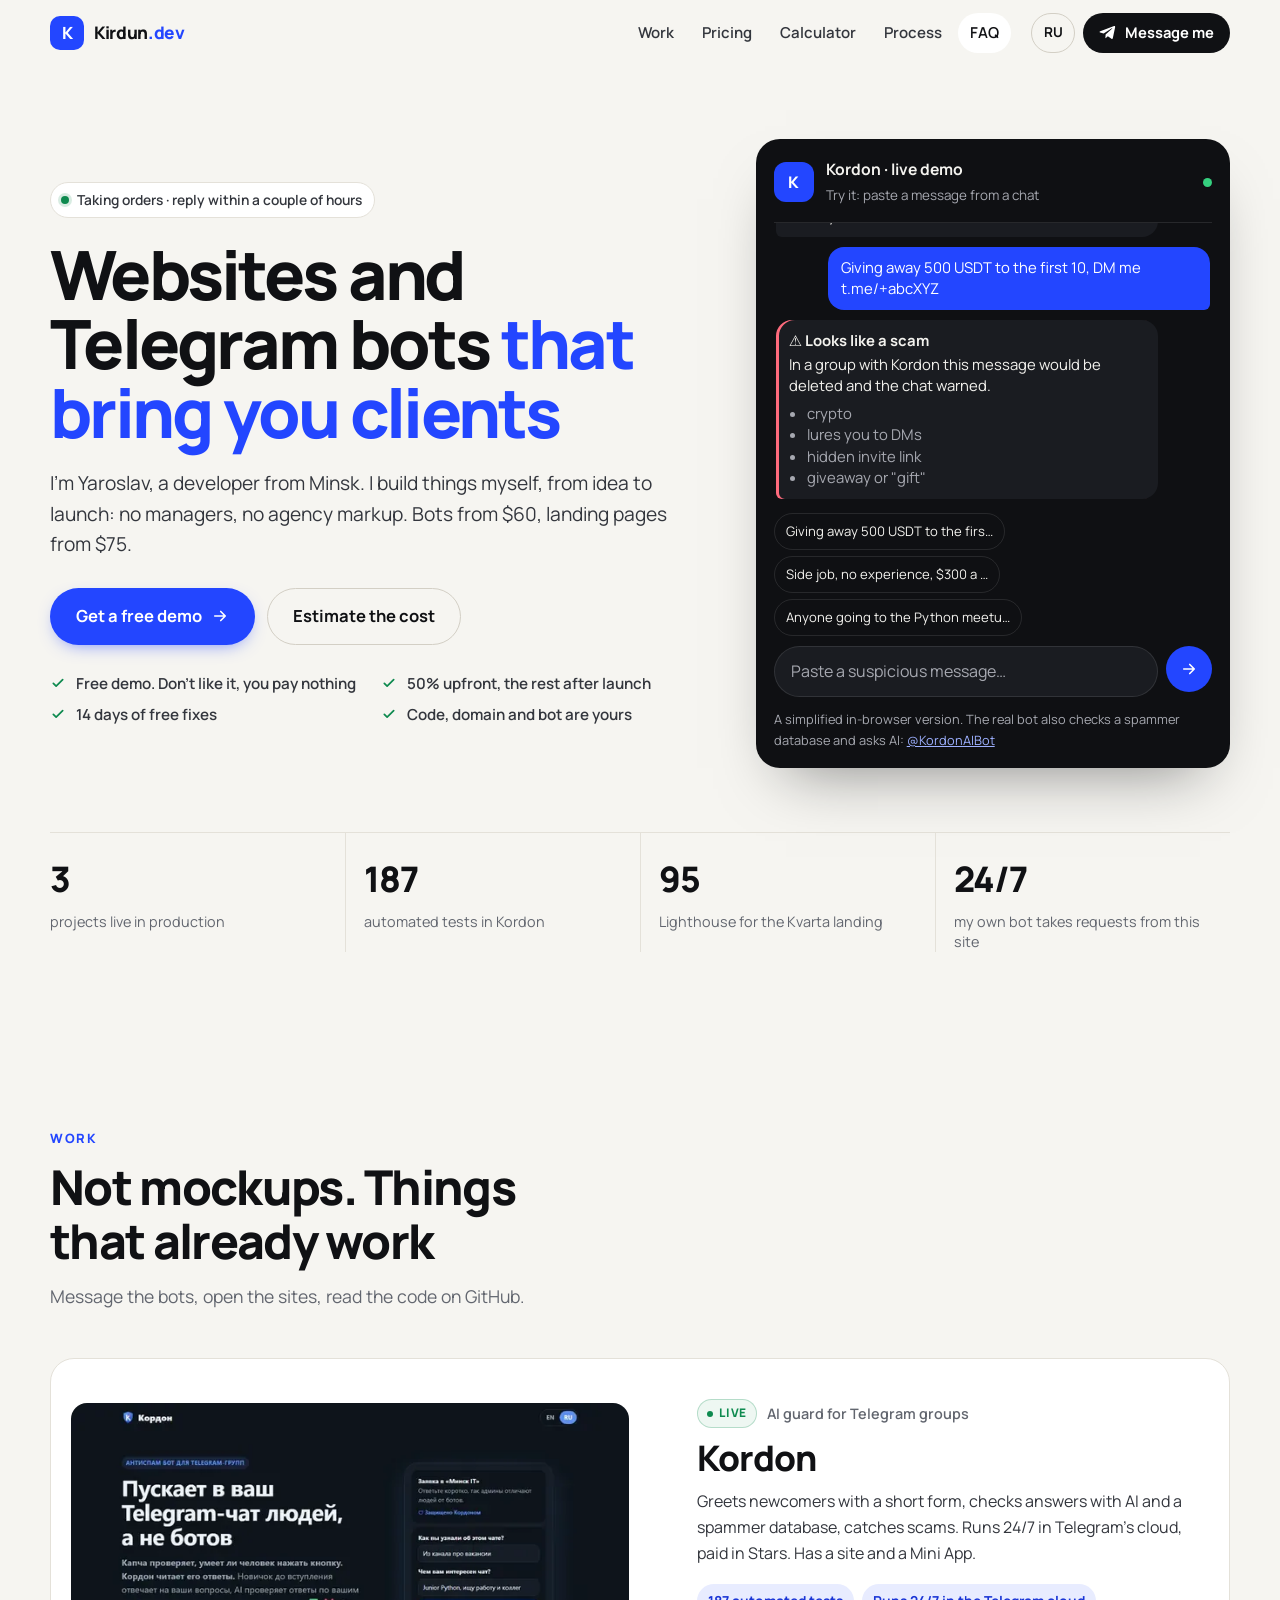
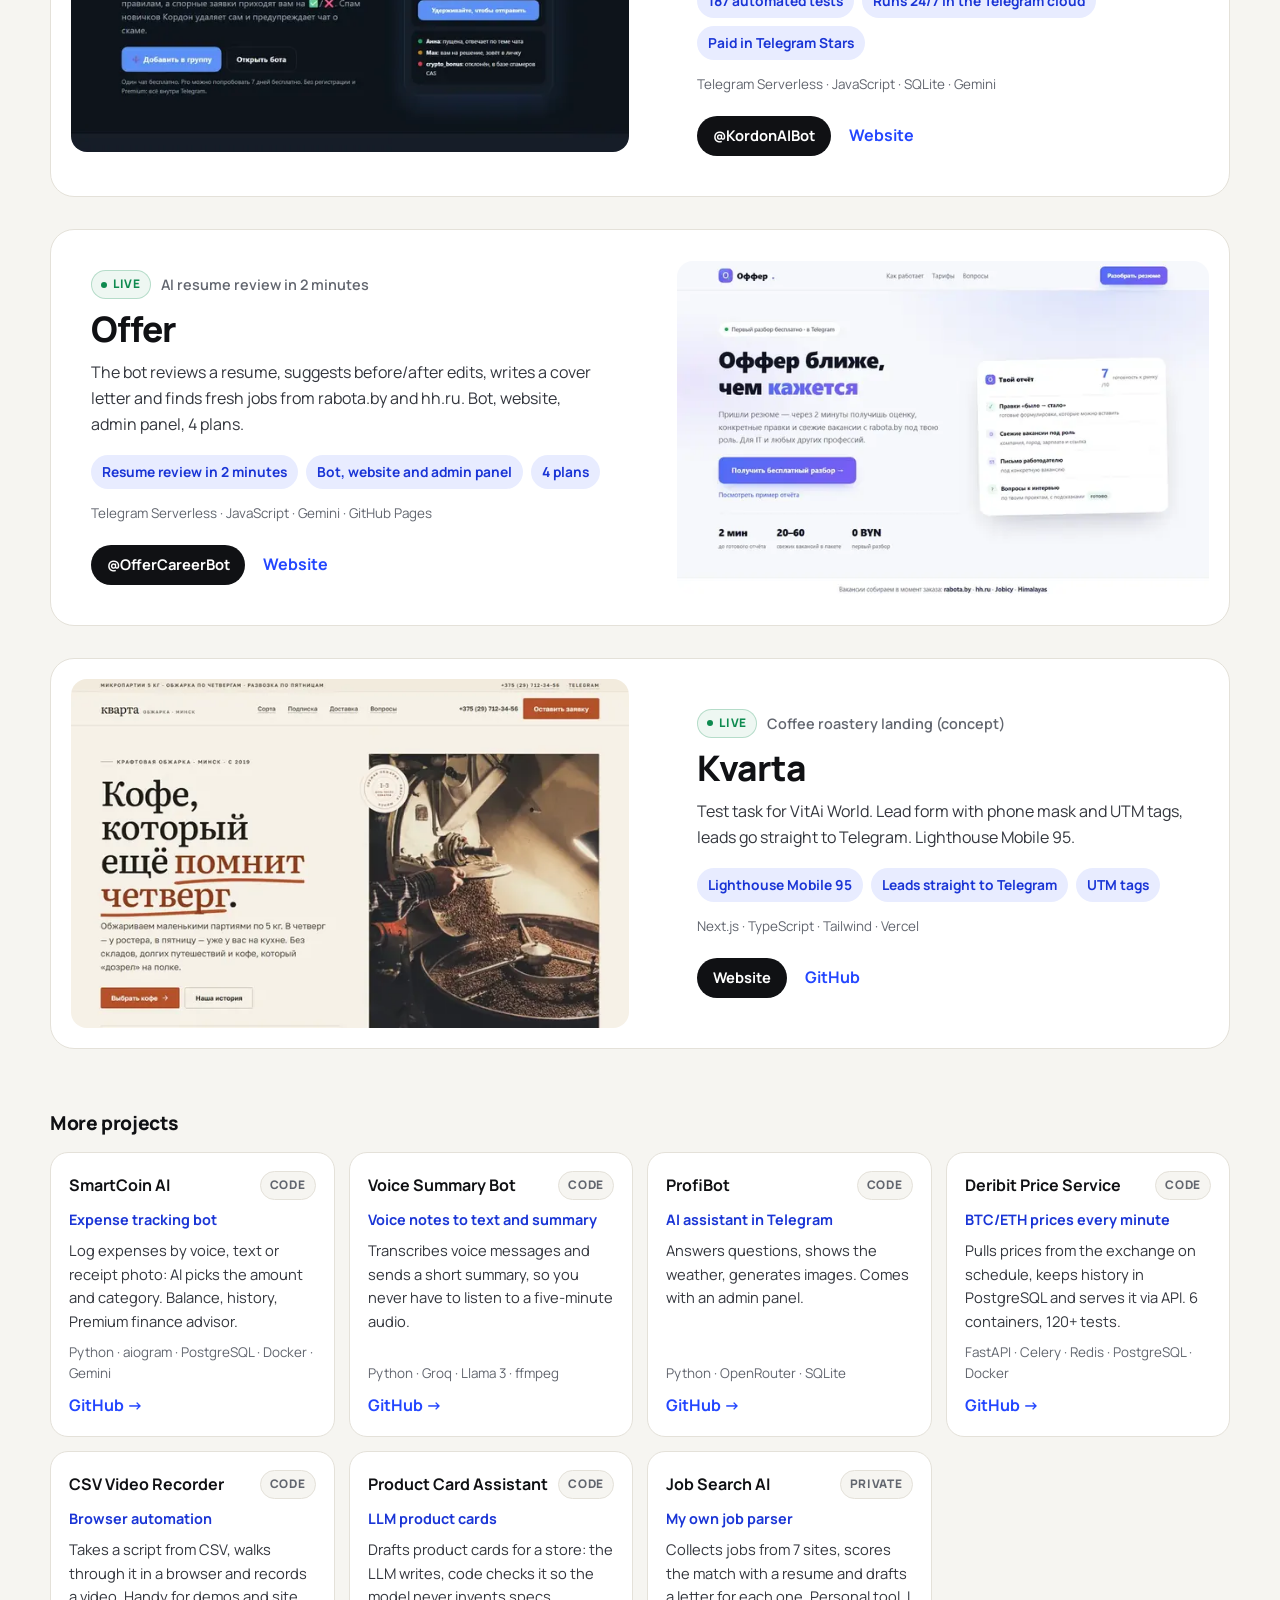
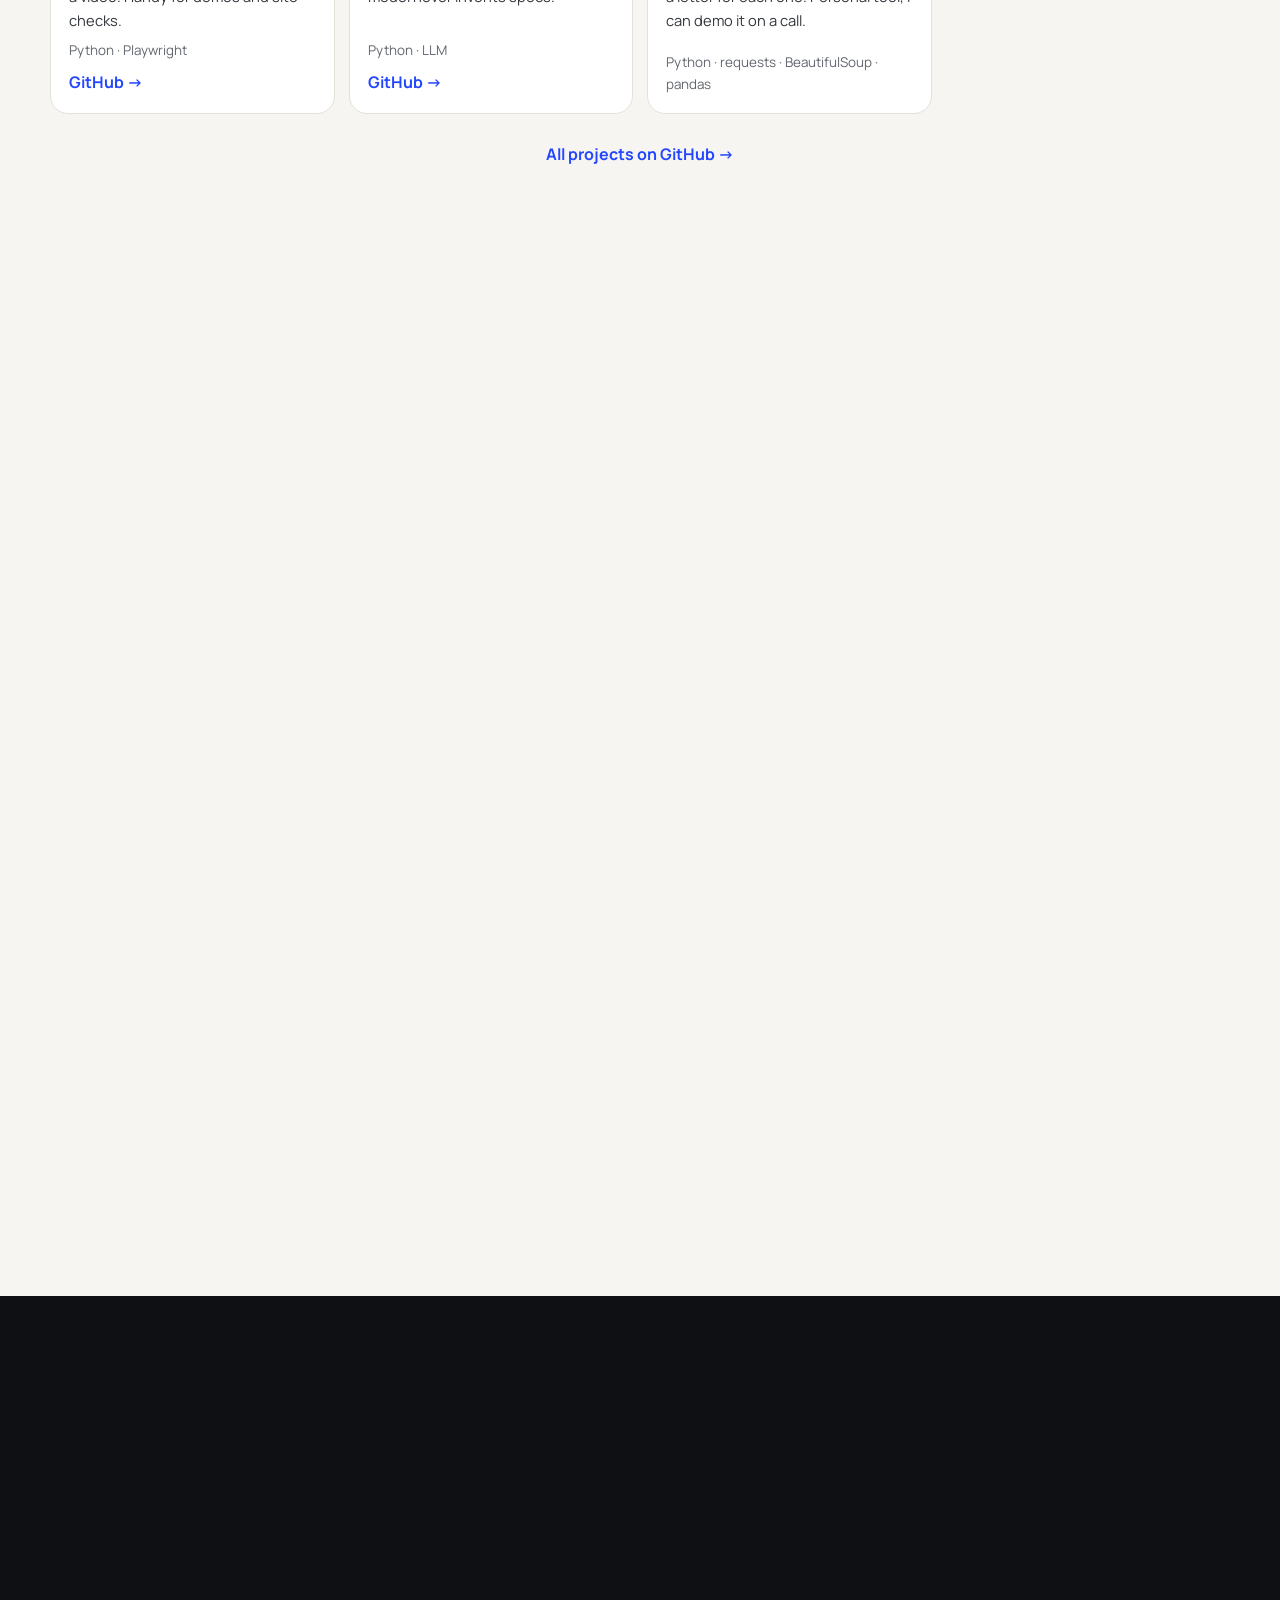
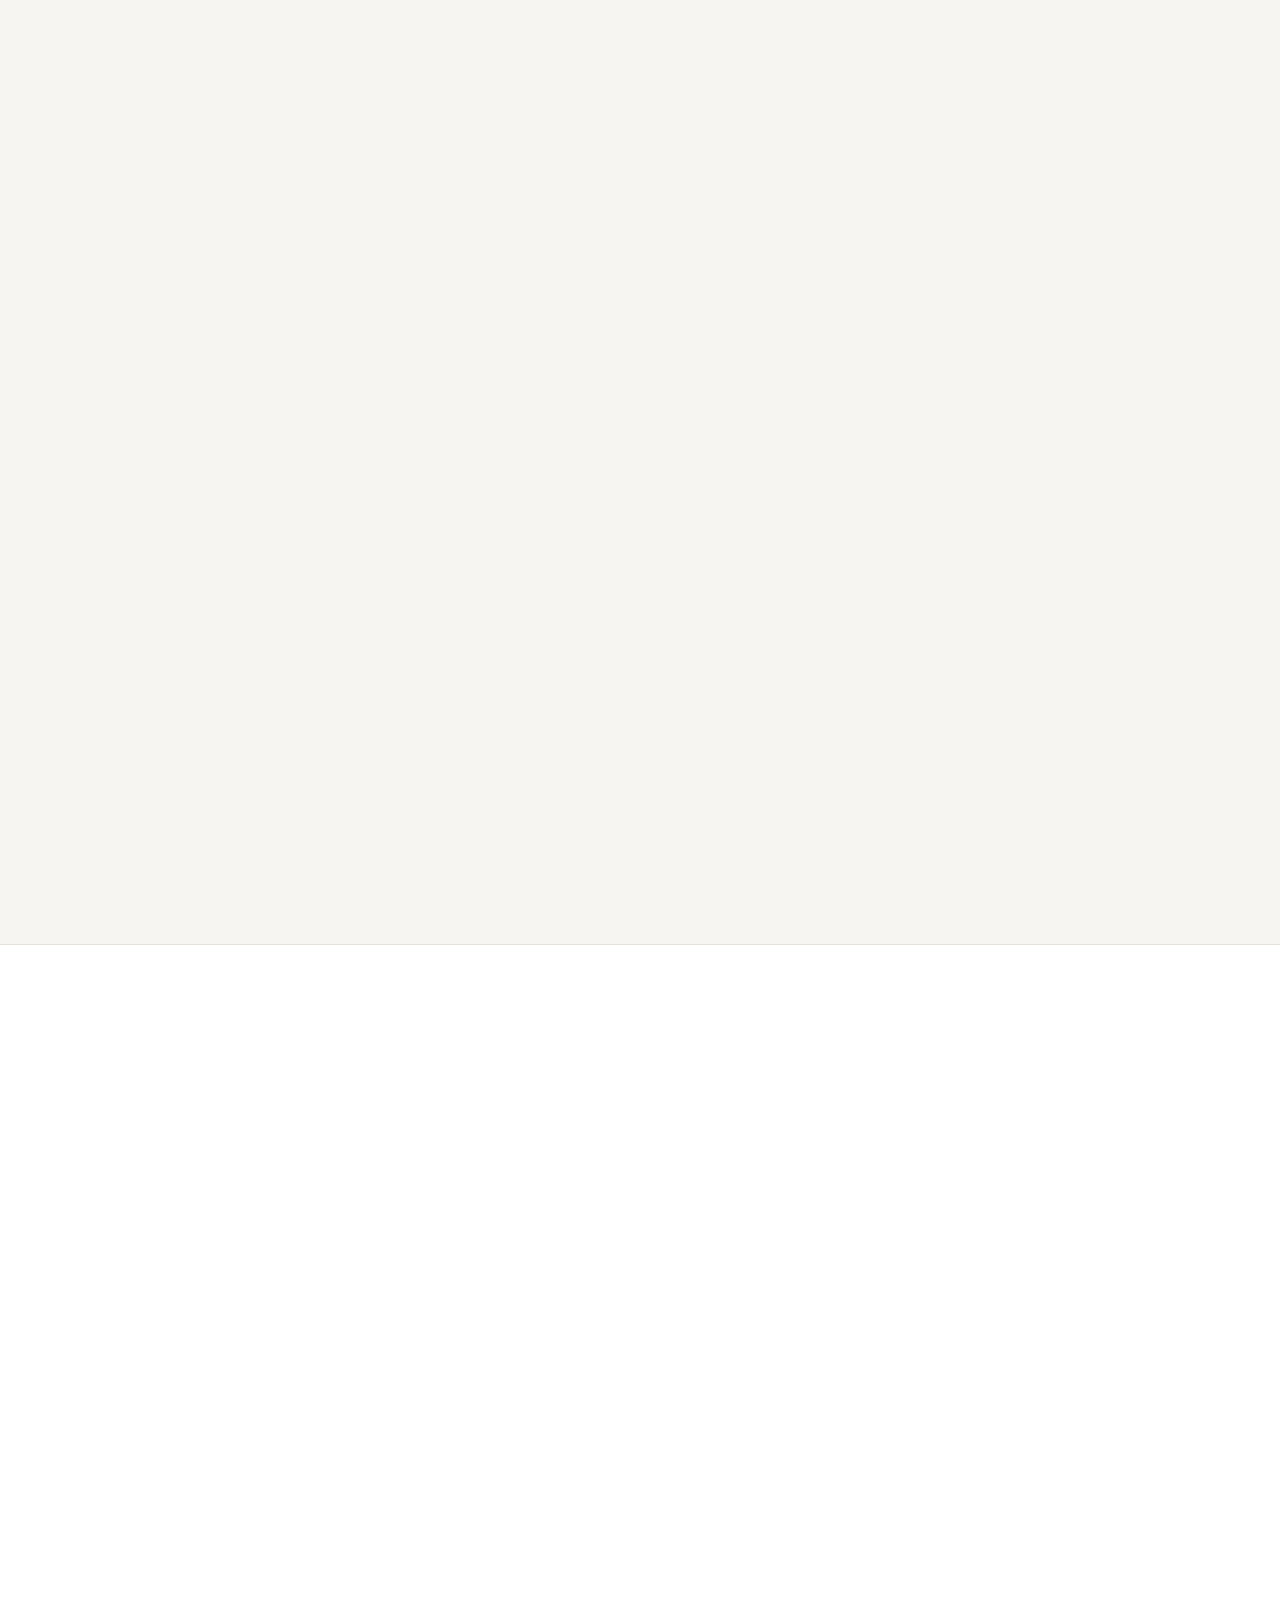
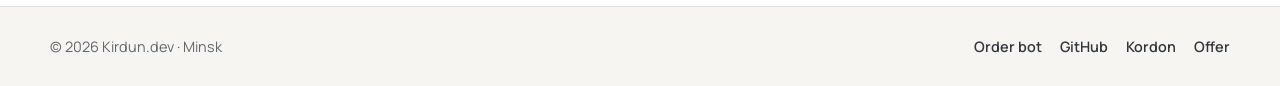
==== commit 9d6ec42d: "Бренд Kirdun.dev: шапка, заголовки, подвал, иконка вкладки Co-Authored-By: Claude Opus 5.5 <noreply@" ====
--- a/en/index.html
+++ b/en/index.html
@@ -4,7 +4,7 @@
 <head>
 <meta charset="utf-8">
 <meta name="viewport" content="width=device-width, initial-scale=1">
-<title>Websites &amp; Telegram Bots for Hire · Yaroslav Kirdun, Minsk</title>
+<title>Websites &amp; Telegram Bots for Hire in Minsk · Kirdun.dev</title>
 <meta name="description" content="Freelance developer in Minsk, Belarus: Telegram bots from $60, websites from $75, web scrapers from $35. Free demo before you pay, clear packages, instant estimate, order on Telegram.">
 <link rel="canonical" href="https://yarik002.github.io/en/">
 <link rel="alternate" hreflang="ru" href="https://yarik002.github.io/">
@@ -12,15 +12,15 @@
 <link rel="alternate" hreflang="x-default" href="https://yarik002.github.io/">
 <meta name="theme-color" content="#f6f5f1">
 <meta property="og:type" content="website">
-<meta property="og:site_name" content="Yaroslav Kirdun">
+<meta property="og:site_name" content="Kirdun.dev">
 <meta property="og:locale" content="en_US">
-<meta property="og:title" content="Websites &amp; Telegram bots for hire · Yaroslav Kirdun">
+<meta property="og:title" content="Websites &amp; Telegram bots for hire · Kirdun.dev">
 <meta property="og:description" content="A free demo before you pay, packages with clear prices, and ordering on Telegram in one tap.">
 <meta property="og:image" content="https://yarik002.github.io/assets/img/og.png">
 <meta property="og:image:width" content="1200"><meta property="og:image:height" content="630">
 <meta property="og:url" content="https://yarik002.github.io/en/">
 <meta name="twitter:card" content="summary_large_image">
-<meta name="twitter:title" content="Websites &amp; Telegram bots for hire · Yaroslav Kirdun">
+<meta name="twitter:title" content="Websites &amp; Telegram bots for hire · Kirdun.dev">
 <meta name="twitter:description" content="A free demo before you pay, packages with clear prices, and ordering on Telegram in one tap.">
 <meta name="twitter:image" content="https://yarik002.github.io/assets/img/og.png">
 <link rel="icon" href="/assets/img/favicon.svg" type="image/svg+xml">
@@ -29,13 +29,13 @@
 <link rel="preload" as="style" href="https://fonts.googleapis.com/css2?family=Manrope:wght@400..800&amp;display=optional" onload="this.onload=null;this.rel='stylesheet'">
 <noscript><link rel="stylesheet" href="https://fonts.googleapis.com/css2?family=Manrope:wght@400..800&amp;display=optional"></noscript>
 <link rel="stylesheet" href="/assets/css/style.css">
-<script type="application/ld+json">{"@context":"https://schema.org","@graph":[{"@type":"Person","@id":"https://yarik002.github.io/#person","name":"Yaroslav Kirdun","jobTitle":"Web and Telegram bot developer","address":{"@type":"PostalAddress","addressLocality":"Minsk","addressCountry":"BY"},"url":"https://yarik002.github.io/","sameAs":["https://github.com/Yarik002","https://t.me/KirdunSupportBot"]},{"@type":"ProfessionalService","@id":"https://yarik002.github.io/#service","name":"Websites & Telegram bots for hire · Yaroslav Kirdun","url":"https://yarik002.github.io/en/","image":"https://yarik002.github.io/assets/img/og.png","description":"A free demo before you pay, packages with clear prices, and ordering on Telegram in one tap.","founder":{"@id":"https://yarik002.github.io/#person"},"areaServed":["BY","RU","KZ"],"address":{"@type":"PostalAddress","addressLocality":"Minsk","addressCountry":"BY"},"priceRange":"40+ BYN","hasOfferCatalog":{"@type":"OfferCatalog","name":"Packages with clear prices","itemListElement":[{"@type":"Offer","itemOffered":{"@type":"Service","name":"Websites, turnkey","description":"A landing page or business site that sells, not just sits there."},"priceSpecification":{"@type":"PriceSpecification","minPrice":250,"priceCurrency":"BYN"}},{"@type":"Offer","itemOffered":{"@type":"Service","name":"Telegram bots","description":"A bot that takes orders, answers clients and collects payments while you sleep."},"priceSpecification":{"@type":"PriceSpecification","minPrice":200,"priceCurrency":"BYN"}},{"@type":"Offer","itemOffered":{"@type":"Service","name":"Scrapers & automation","description":"I collect data from websites and remove manual routine: sheets, reports, alerts."},"priceSpecification":{"@type":"PriceSpecification","minPrice":120,"priceCurrency":"BYN"}},{"@type":"Offer","itemOffered":{"@type":"Service","name":"Video editing & ads","description":"Short videos for Reels, Shorts and TikTok that people watch till the end."},"priceSpecification":{"@type":"PriceSpecification","minPrice":40,"priceCurrency":"BYN"}},{"@type":"Offer","itemOffered":{"@type":"Service","name":"AI photos & visuals","description":"Images for social media, product cards and ads without a photo studio."},"priceSpecification":{"@type":"PriceSpecification","minPrice":50,"priceCurrency":"BYN"}}]}},{"@type":"FAQPage","mainEntity":[{"@type":"Question","name":"Why are you cheaper than agencies?","acceptedAnswer":{"@type":"Answer","text":"I work solo, without managers or an office. You pay for the work, not overhead. In return I ask for an honest review."}},{"@type":"Question","name":"What if I don't like the result?","acceptedAnswer":{"@type":"Answer","text":"That's why there is a free demo first. If it doesn't click, we part ways with no payment. After that, edits are included."}},{"@type":"Question","name":"Will I own the code and accounts?","acceptedAnswer":{"@type":"Answer","text":"Yes. Domain, hosting, bot and code are registered to you; I hand everything over after payment."}},{"@type":"Question","name":"Do you work with other countries?","acceptedAnswer":{"@type":"Answer","text":"Yes: Belarus, Russia, Kazakhstan and beyond. We talk on Telegram and agree on a payment method."}},{"@type":"Question","name":"Where do I track my order and pay?","acceptedAnswer":{"@type":"Answer","text":"Everything is in my bot @KirdunSupportBot: a numbered request, its status, questions and the invoice. Pay with Telegram Stars or by bank transfer; I send details after we agree."}},{"@type":"Question","name":"How fast do you reply?","acceptedAnswer":{"@type":"Answer","text":"Usually within a couple of hours in the daytime (Minsk, UTC+3). At night the bot takes your request and shows an estimate right away, and I reply in the morning."}},{"@type":"Question","name":"What do you need from me to start?","acceptedAnswer":{"@type":"Answer","text":"A couple of sentences about the task and examples you like. I'll ask the rest."}}]}]}</script>
+<script type="application/ld+json">{"@context":"https://schema.org","@graph":[{"@type":"Person","@id":"https://yarik002.github.io/#person","name":"Yaroslav Kirdun","jobTitle":"Web and Telegram bot developer","address":{"@type":"PostalAddress","addressLocality":"Minsk","addressCountry":"BY"},"url":"https://yarik002.github.io/","sameAs":["https://github.com/Yarik002","https://t.me/KirdunSupportBot"]},{"@type":"ProfessionalService","@id":"https://yarik002.github.io/#service","name":"Websites & Telegram bots for hire · Kirdun.dev","url":"https://yarik002.github.io/en/","image":"https://yarik002.github.io/assets/img/og.png","description":"A free demo before you pay, packages with clear prices, and ordering on Telegram in one tap.","founder":{"@id":"https://yarik002.github.io/#person"},"areaServed":["BY","RU","KZ"],"address":{"@type":"PostalAddress","addressLocality":"Minsk","addressCountry":"BY"},"priceRange":"40+ BYN","hasOfferCatalog":{"@type":"OfferCatalog","name":"Packages with clear prices","itemListElement":[{"@type":"Offer","itemOffered":{"@type":"Service","name":"Websites, turnkey","description":"A landing page or business site that sells, not just sits there."},"priceSpecification":{"@type":"PriceSpecification","minPrice":250,"priceCurrency":"BYN"}},{"@type":"Offer","itemOffered":{"@type":"Service","name":"Telegram bots","description":"A bot that takes orders, answers clients and collects payments while you sleep."},"priceSpecification":{"@type":"PriceSpecification","minPrice":200,"priceCurrency":"BYN"}},{"@type":"Offer","itemOffered":{"@type":"Service","name":"Scrapers & automation","description":"I collect data from websites and remove manual routine: sheets, reports, alerts."},"priceSpecification":{"@type":"PriceSpecification","minPrice":120,"priceCurrency":"BYN"}},{"@type":"Offer","itemOffered":{"@type":"Service","name":"Video editing & ads","description":"Short videos for Reels, Shorts and TikTok that people watch till the end."},"priceSpecification":{"@type":"PriceSpecification","minPrice":40,"priceCurrency":"BYN"}},{"@type":"Offer","itemOffered":{"@type":"Service","name":"AI photos & visuals","description":"Images for social media, product cards and ads without a photo studio."},"priceSpecification":{"@type":"PriceSpecification","minPrice":50,"priceCurrency":"BYN"}}]}},{"@type":"FAQPage","mainEntity":[{"@type":"Question","name":"Why are you cheaper than agencies?","acceptedAnswer":{"@type":"Answer","text":"I work solo, without managers or an office. You pay for the work, not overhead. In return I ask for an honest review."}},{"@type":"Question","name":"What if I don't like the result?","acceptedAnswer":{"@type":"Answer","text":"That's why there is a free demo first. If it doesn't click, we part ways with no payment. After that, edits are included."}},{"@type":"Question","name":"Will I own the code and accounts?","acceptedAnswer":{"@type":"Answer","text":"Yes. Domain, hosting, bot and code are registered to you; I hand everything over after payment."}},{"@type":"Question","name":"Do you work with other countries?","acceptedAnswer":{"@type":"Answer","text":"Yes: Belarus, Russia, Kazakhstan and beyond. We talk on Telegram and agree on a payment method."}},{"@type":"Question","name":"Where do I track my order and pay?","acceptedAnswer":{"@type":"Answer","text":"Everything is in my bot @KirdunSupportBot: a numbered request, its status, questions and the invoice. Pay with Telegram Stars or by bank transfer; I send details after we agree."}},{"@type":"Question","name":"How fast do you reply?","acceptedAnswer":{"@type":"Answer","text":"Usually within a couple of hours in the daytime (Minsk, UTC+3). At night the bot takes your request and shows an estimate right away, and I reply in the morning."}},{"@type":"Question","name":"What do you need from me to start?","acceptedAnswer":{"@type":"Answer","text":"A couple of sentences about the task and examples you like. I'll ask the rest."}}]}]}</script>
 </head>
 <body>
 <a class="skip" href="#main">Skip to content</a>
 <header class="top">
   <div class="wrap top-in">
-    <a class="logo" href="/en/"><span class="logo-mark" aria-hidden="true">ЯК</span><span class="logo-name">Yaroslav Kirdun</span></a>
+    <a class="logo" href="/en/"><span class="logo-mark" aria-hidden="true">K</span><span class="logo-name">Kirdun<span>.dev</span></span></a>
     <nav class="nav" id="nav" aria-label="Sections">
       <a href="#work">Work</a>
       <a href="#prices">Pricing</a>
@@ -475,7 +475,7 @@
       <p class="eyebrow">About</p>
       <h2>You talk directly to the person who builds it</h2>
     </div>
-      <p class="about-p">I&#39;m Yaroslav Kirdun, a developer from Minsk. I study at an IT college and run my own products: Kordon, an AI guard for Telegram groups; Offer, a job search bot; and the bot that takes requests from this site.</p>
+      <p class="about-p">I&#39;m Yaroslav, a developer from Minsk and the person behind Kirdun.dev. I study at an IT college and run my own products: Kordon, an AI guard for Telegram groups; Offer, a job search bot; and the bot that takes requests from this site.</p>
       <p class="about-p">I write Python and JavaScript: Telegram bots, websites, scrapers, automation. I work solo, so there are no managers, no broken telephone and no agency markup.</p>
       <p><a class="link" href="https://github.com/Yarik002" target="_blank" rel="noopener">github.com/Yarik002 →</a></p>
     </div>
@@ -540,7 +540,7 @@
 </main>
 <footer class="foot">
   <div class="wrap foot-in">
-    <p>© 2026 Yaroslav Kirdun · Minsk</p>
+    <p>© 2026 Kirdun.dev · Minsk</p>
     <p class="foot-links">
       <a href="https://t.me/KirdunSupportBot?start=site_en" target="_blank" rel="noopener">Order bot</a>
       <a href="https://github.com/Yarik002" target="_blank" rel="noopener">GitHub</a>
--- a/assets/css/style.css
+++ b/assets/css/style.css
@@ -78,8 +78,9 @@
 .top.scrolled { border-bottom-color: var(--line); }
 .top-in { display: flex; align-items: center; gap: 20px; height: 66px; }
 .logo { display: inline-flex; align-items: center; gap: 10px; text-decoration: none; font-weight: 800; letter-spacing: -.01em; }
-.logo-mark { display: grid; place-items: center; width: 34px; height: 34px; border-radius: 10px; background: var(--ink); color: #fff; font-size: .8rem; letter-spacing: .02em; }
-.logo-name { font-size: 1rem; }
+.logo-mark { display: grid; place-items: center; width: 34px; height: 34px; border-radius: 10px; background: var(--accent); color: #fff; font-size: 1.05rem; }
+.logo-name { font-size: 1.08rem; letter-spacing: -.02em; }
+.logo-name span { color: var(--accent); }
 .nav { display: flex; gap: 4px; margin-left: auto; }
 .nav a { padding: 8px 12px; border-radius: 999px; text-decoration: none; color: var(--ink-2); font-weight: 600; font-size: .94rem; }
 .nav a:hover, .nav a.active { background: var(--surface); color: var(--ink); }
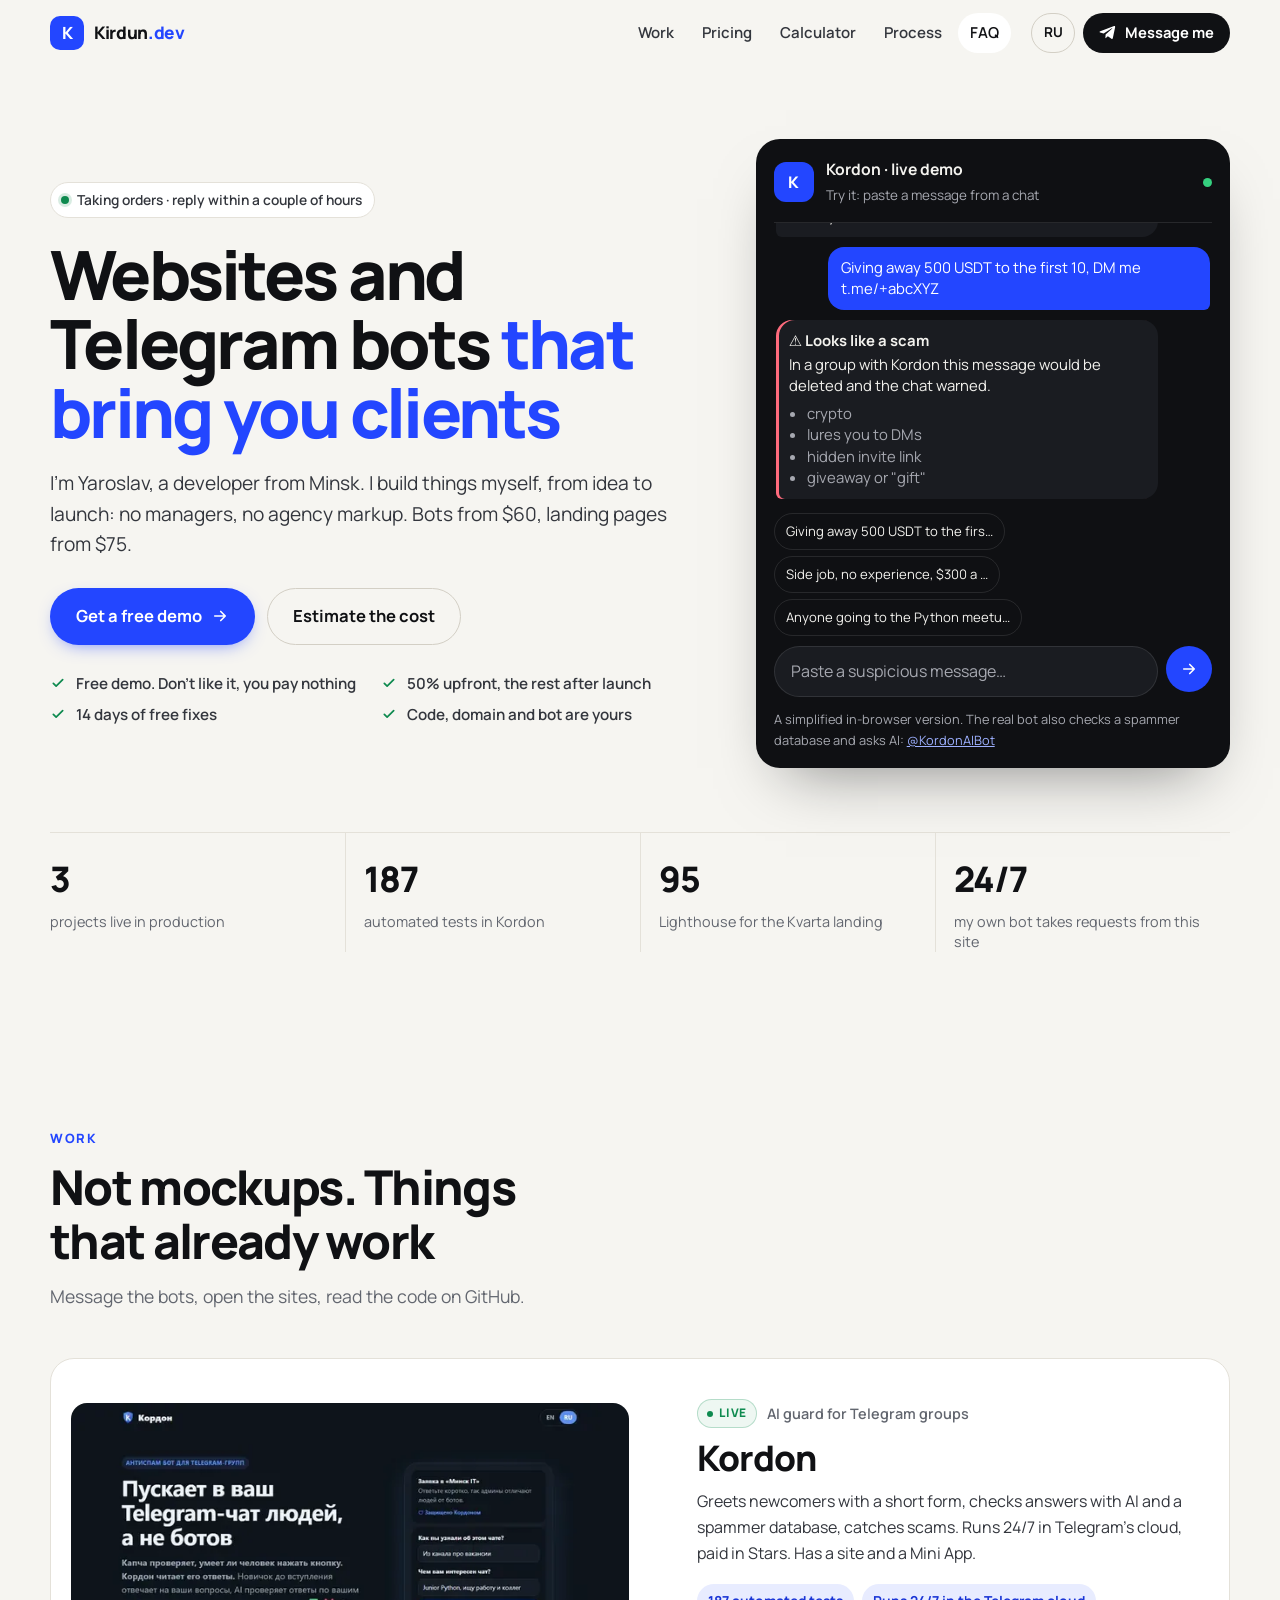
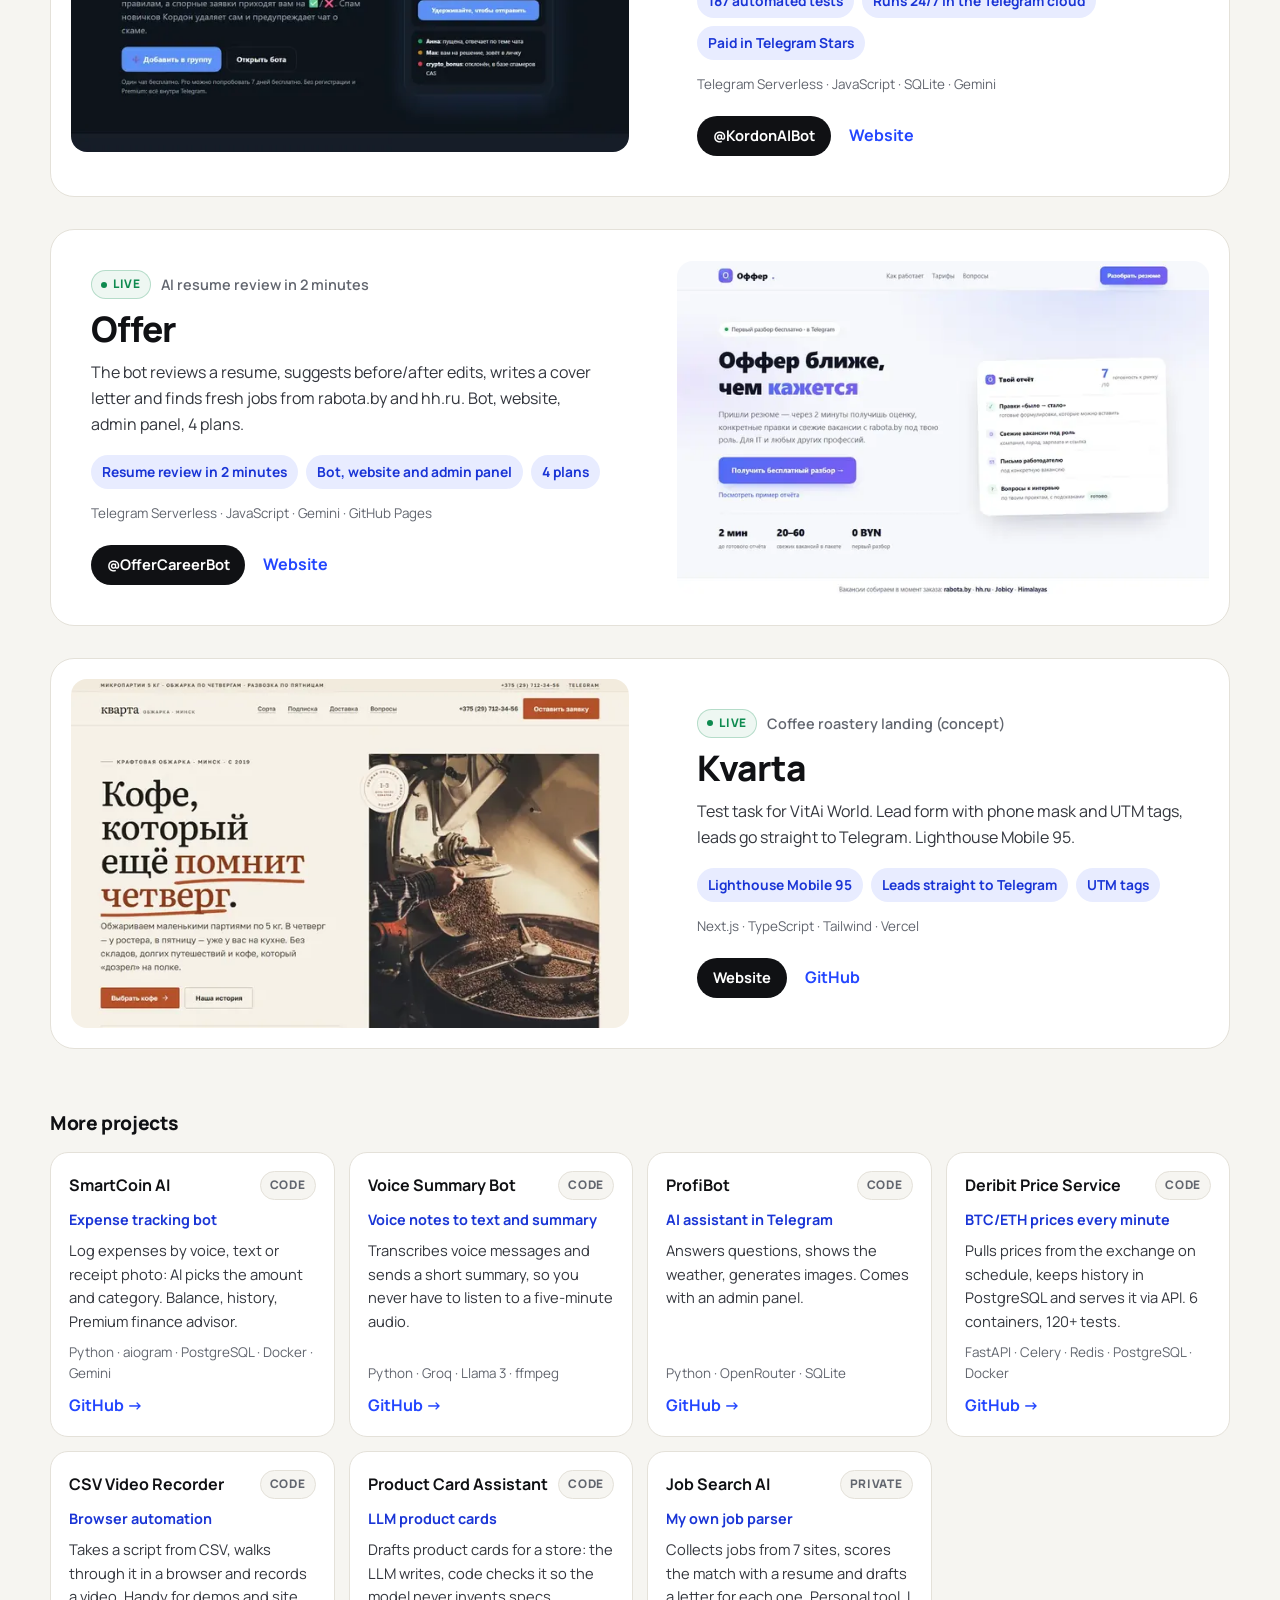
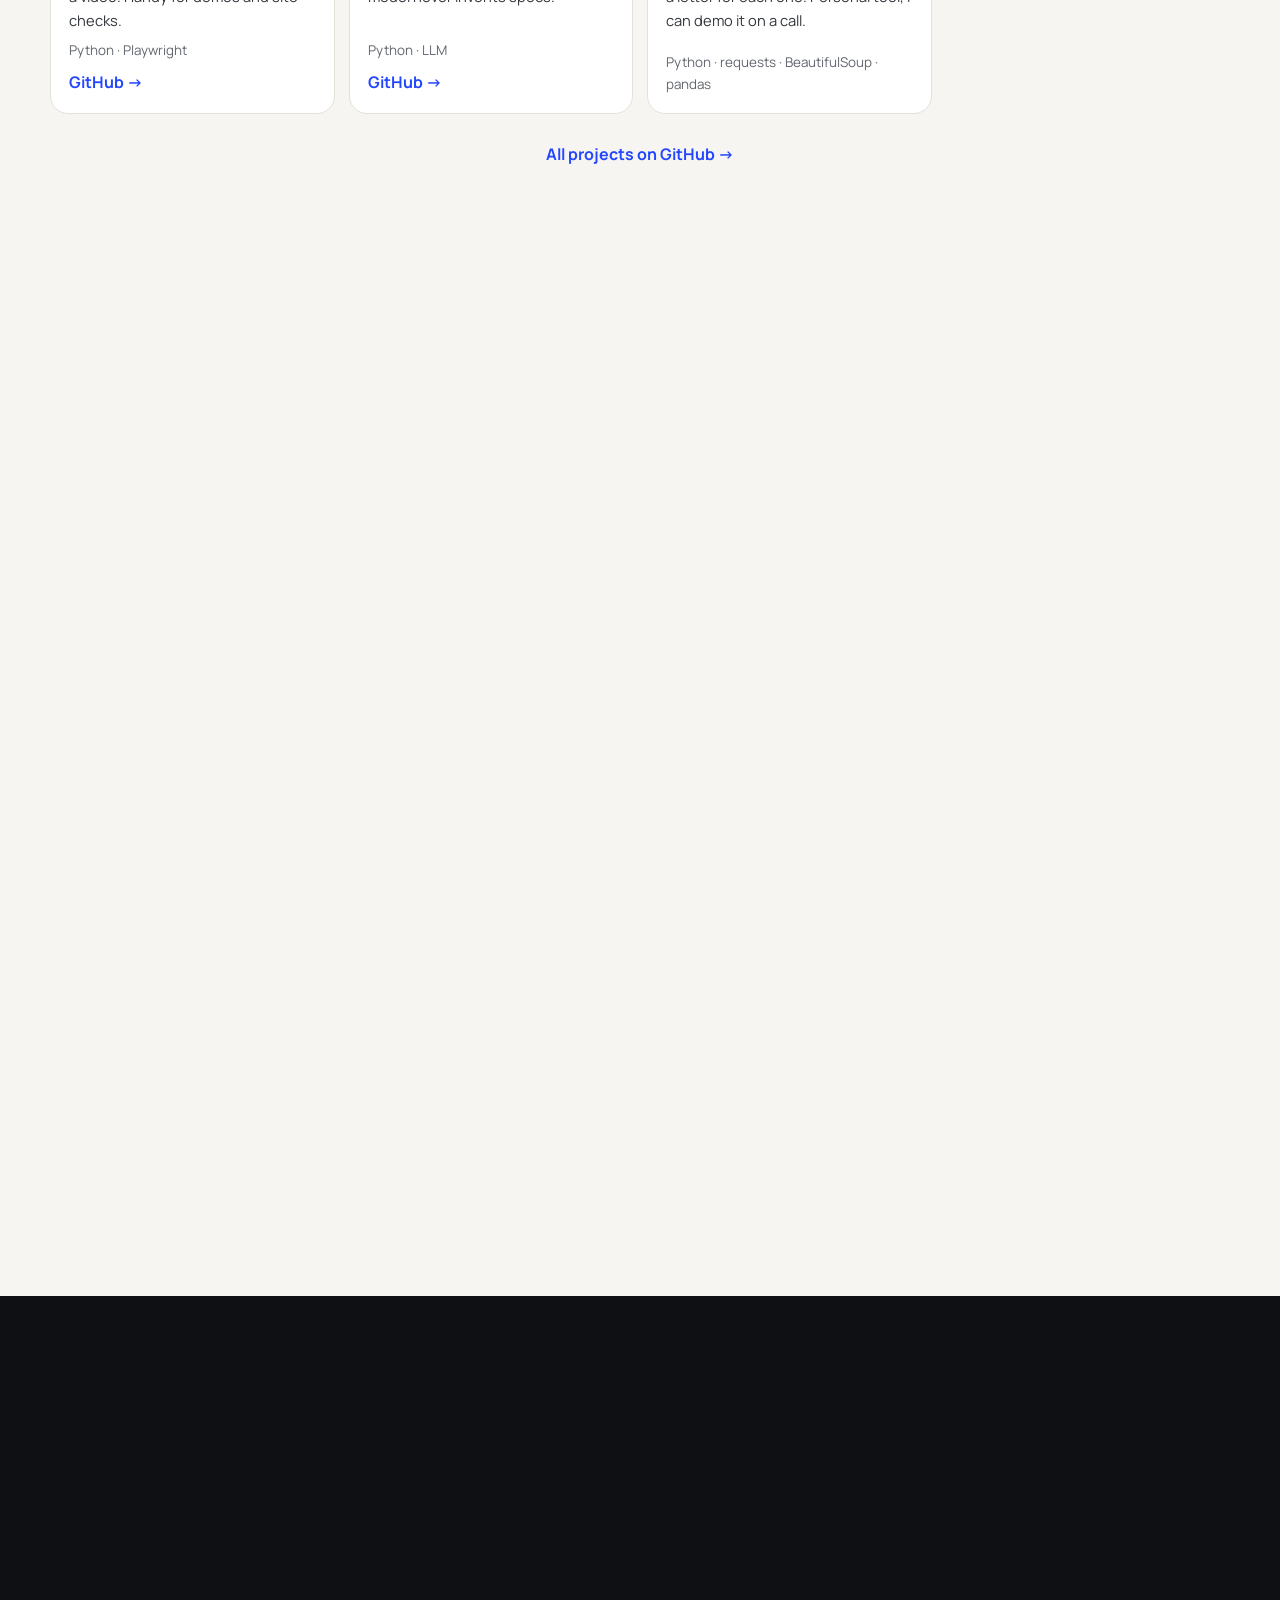
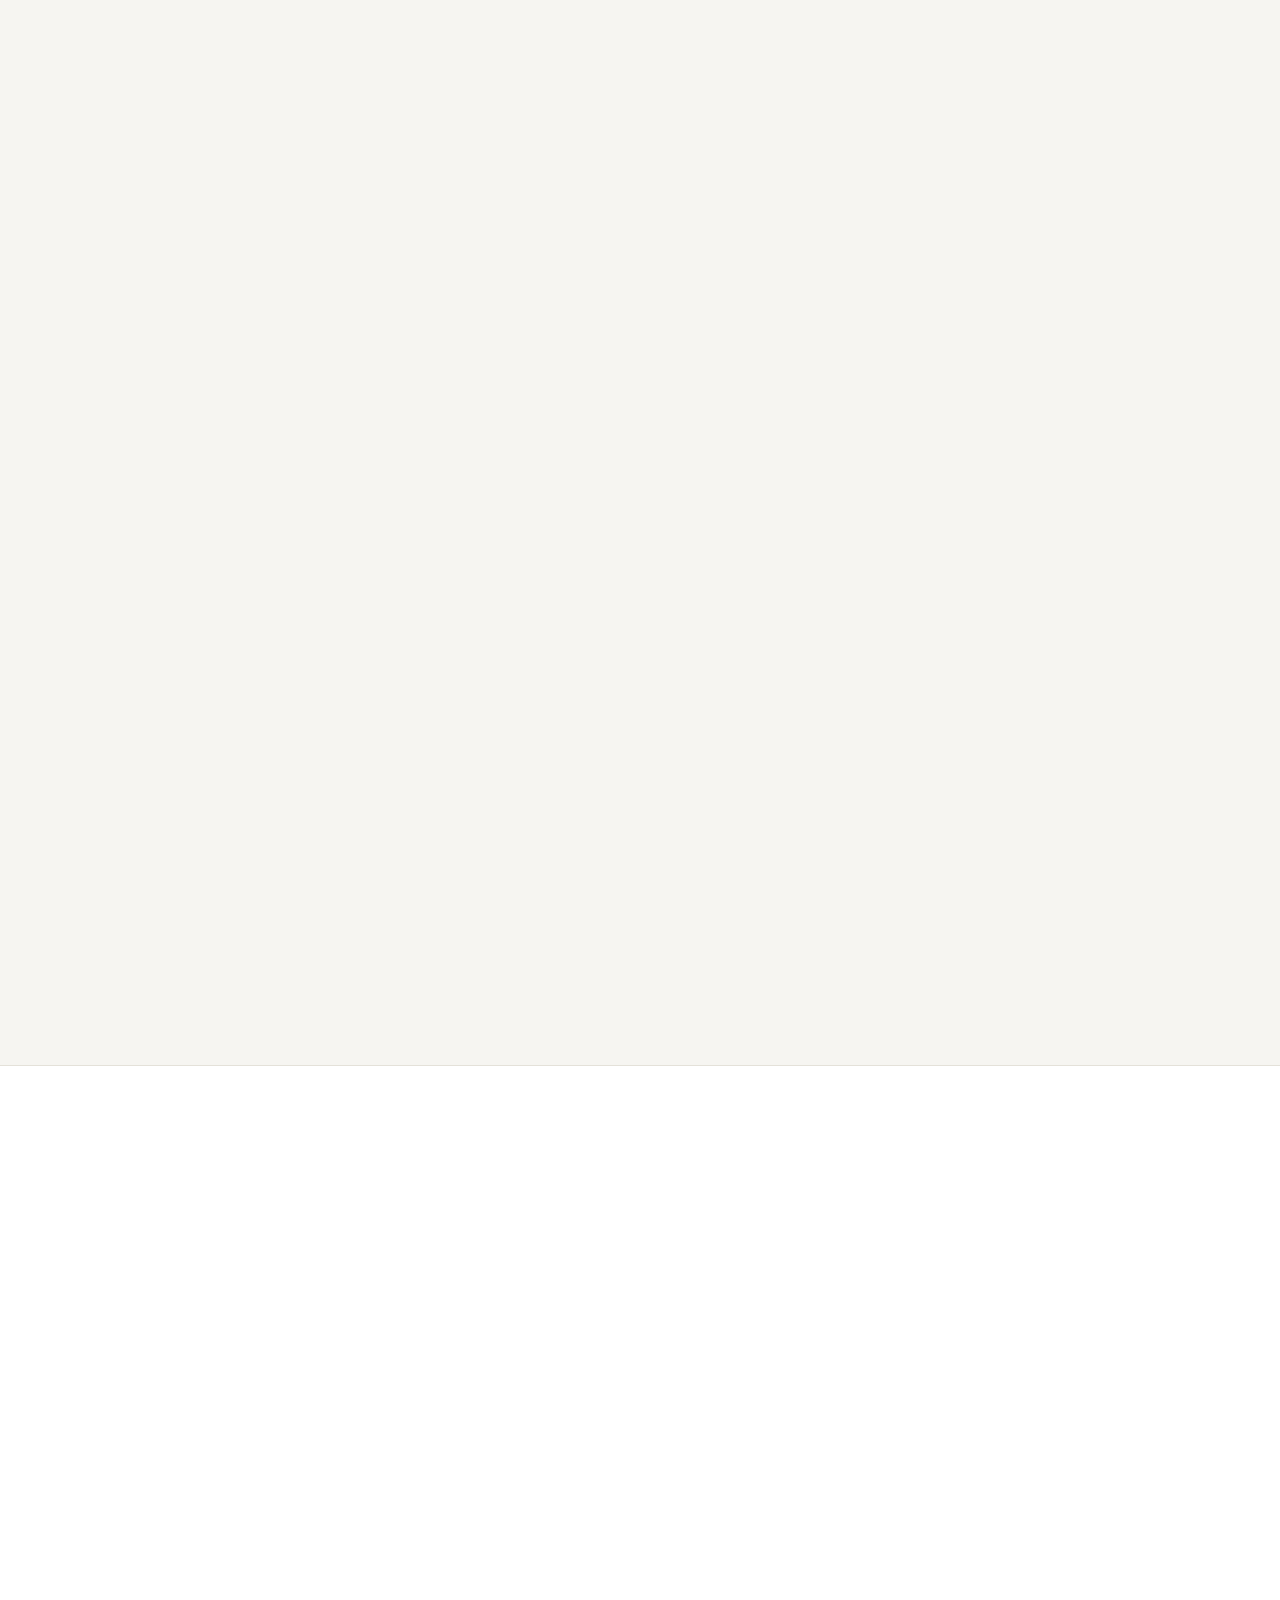
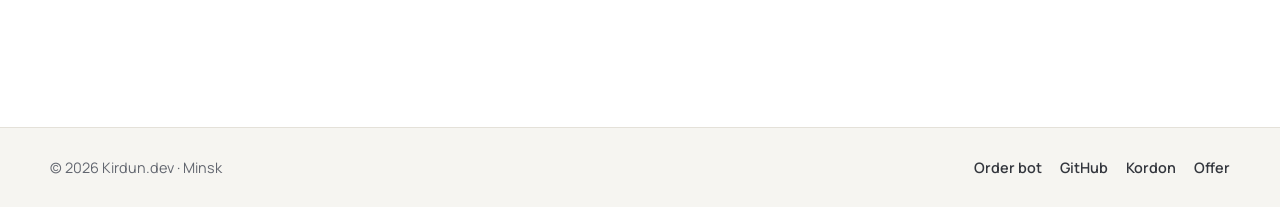
==== commit f9c4439c: "Дневник: запись про бота для заказов и поддержки Co-Authored-By: Claude Opus 5.5 <noreply@anthropic." ====
--- a/en/index.html
+++ b/en/index.html
@@ -517,6 +517,7 @@
       <p class="sec-lead">I build my business in the open. Only things that actually happened.</p>
     </div>
     <ol class="timeline">
+      <li><time datetime="2026-11-05">5 November 2026</time><h3>My own bot for orders and support</h3><p>Calculator requests, free demos, payment and Kordon support now live in one bot: @KirdunSupportBot.</p></li>
       <li><time datetime="2026-11-03">3 November 2026</time><h3>Launched this platform</h3><p>Put all projects and services in one place. Next: first orders and offers to businesses.</p></li>
       <li><time datetime="2026-10-27">27 October 2026</time><h3>Kordon: Pro trial is live</h3><p>Added a free 7-day Pro trial. The bot runs in real groups.</p></li>
       <li><time datetime="2026-10-24">24 October 2026</time><h3>One day: market research and Kordon</h3><p>7 market studies, picked the idea, built a bot with 79 tests and deployed it to Telegram&#39;s cloud. Caught the first scam in a live group that evening.</p></li>
